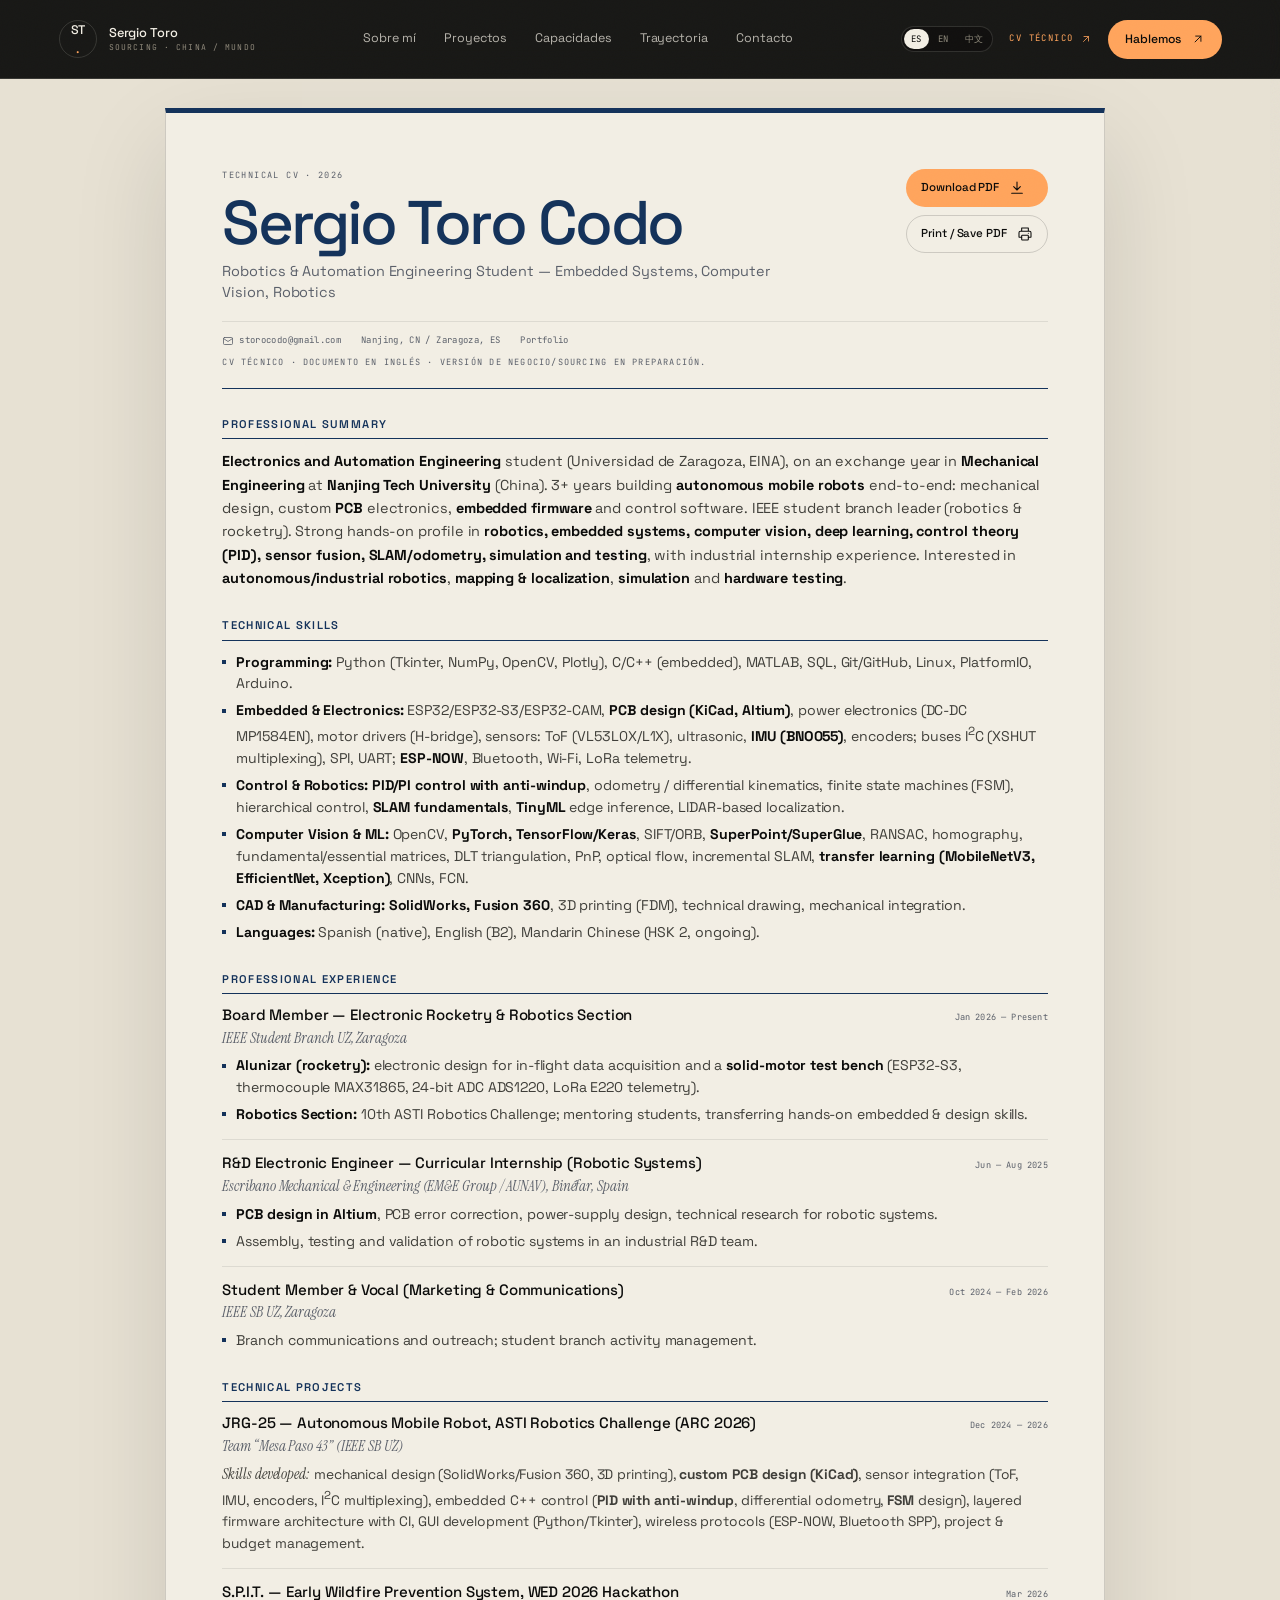
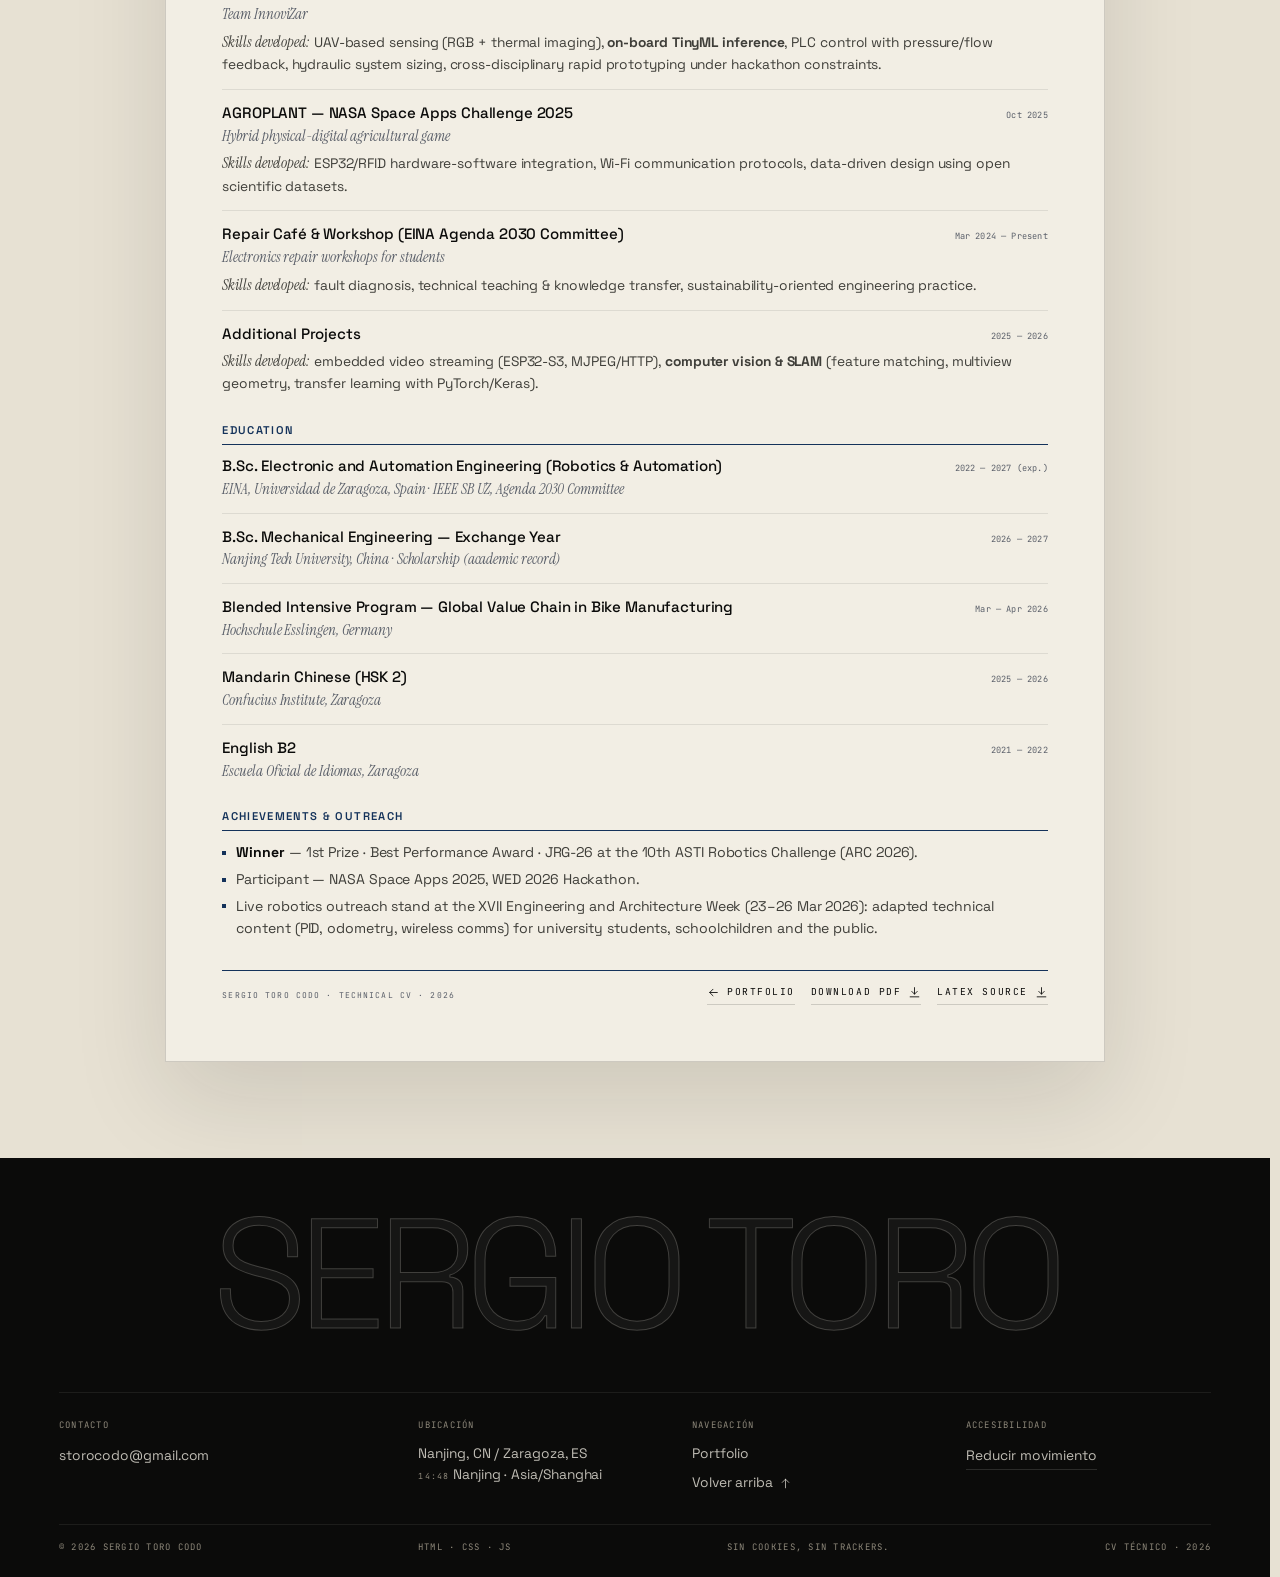
==== cv.html @ ed0d15b6 "Portfolio personal de Sergio Toro Codo" ====
<!doctype html>
<html lang="es" class="no-js">
<head>
  <meta charset="utf-8">
  <meta name="viewport" content="width=device-width, initial-scale=1">
  <title>Technical CV — Sergio Toro Codo</title>
  <meta name="description" content="Technical CV of Sergio Toro Codo: Robotics & Automation Engineering student at Universidad de Zaragoza, exchange year at Nanjing Tech University. Embedded systems, computer vision, robotics.">
  <meta name="author" content="Sergio Toro Codo">
  <meta name="theme-color" content="#0B0B0A">
  <meta name="color-scheme" content="dark light">
  <meta property="og:type" content="profile">
  <meta property="og:locale" content="en_GB">
  <meta property="og:title" content="Technical CV — Sergio Toro Codo">
  <meta property="og:description" content="Robotics & Automation Engineering student. Embedded systems, computer vision, robotics. Nanjing / Zaragoza.">
  <link rel="icon" href="./assets/img/favicon.svg" type="image/svg+xml">
  <link rel="preload" href="./assets/fonts/space-grotesk-var.woff2" as="font" type="font/woff2" crossorigin>
  <link rel="preload" href="./assets/fonts/instrument-serif-normal-400.woff2" as="font" type="font/woff2" crossorigin>
  <link rel="stylesheet" href="./assets/css/styles.css">
  <link rel="stylesheet" href="./assets/css/cv.css">
  <script>
    document.documentElement.classList.remove('no-js');
    window.addEventListener('error', function () {
      document.documentElement.classList.add('js-error');
    }, true);
  </script>
</head>
<body class="cv-page">
  <a class="skip-link" href="#main">Saltar al contenido</a>

  <svg class="sprite" aria-hidden="true" focusable="false" xmlns="http://www.w3.org/2000/svg">
    <symbol id="i-arrow-up-right" viewBox="0 0 24 24"><path d="M7 17 17 7M8 7h9v9"/></symbol>
    <symbol id="i-arrow-up" viewBox="0 0 24 24"><path d="M12 20V4M6 10l6-6 6 6"/></symbol>
    <symbol id="i-arrow-left" viewBox="0 0 24 24"><path d="M19 12H5M11 6l-6 6 6 6"/></symbol>
    <symbol id="i-download" viewBox="0 0 24 24"><path d="M12 3v12M7 10l5 5 5-5M4 20h16"/></symbol>
    <symbol id="i-print" viewBox="0 0 24 24"><path d="M7 8V3h10v5M7 17H4a1 1 0 0 1-1-1v-6a2 2 0 0 1 2-2h14a2 2 0 0 1 2 2v6a1 1 0 0 1-1 1h-3"/><rect x="7" y="14" width="10" height="7" rx="1"/><path d="M17 11h.01"/></symbol>
    <symbol id="i-mail" viewBox="0 0 24 24"><rect x="3" y="5" width="18" height="14" rx="2"/><path d="m3 7 9 6 9-6"/></symbol>
    <symbol id="i-close" viewBox="0 0 24 24"><path d="M6 6l12 12M18 6 6 18"/></symbol>
  </svg>

  <div class="grain" aria-hidden="true"></div>

  <header class="nav" id="nav">
    <div class="nav__inner">
      <a class="brand" href="./index.html" aria-label="Sergio Toro — portfolio">
        <span class="brand__mark" aria-hidden="true">ST<span class="brand__dot">.</span></span>
        <span class="brand__name">Sergio Toro<small>Sourcing · China / Mundo</small></span>
      </a>
      <nav class="nav__links" aria-label="Navegación principal">
        <a href="./index.html#sobre-mi">Sobre mí</a>
        <a href="./index.html#actuales">Proyectos</a>
        <a href="./index.html#capacidades">Capacidades</a>
        <a href="./index.html#trayectoria">Trayectoria</a>
        <a href="./index.html#contacto">Contacto</a>
      </nav>
      <div class="nav__actions">
        <div class="lang" role="group" aria-label="Idioma" data-i18n-aria-label="ui.language">
          <button class="lang__btn" type="button" data-lang="es" aria-pressed="true" lang="es">ES</button>
          <button class="lang__btn" type="button" data-lang="en" aria-pressed="false" lang="en">EN</button>
          <button class="lang__btn" type="button" data-lang="zh" aria-pressed="false" lang="zh-CN">中文</button>
        </div>
        <a class="nav__cv" href="./cv.html" aria-current="page">CV técnico <svg class="icon" aria-hidden="true"><use href="#i-arrow-up-right"/></svg></a>
        <a class="btn btn--pill btn--accent nav__cta" href="./index.html#contacto">Hablemos <svg class="icon" aria-hidden="true"><use href="#i-arrow-up-right"/></svg></a>
        <button class="nav__toggle" id="menu-toggle" type="button" aria-expanded="false" aria-controls="menu" aria-label="Abrir menú">
          <span></span><span></span>
        </button>
      </div>
    </div>
    <div class="nav__progress" aria-hidden="true"><span id="scroll-progress"></span></div>
  </header>

  <div class="menu" id="menu" inert>
    <div class="menu__head">
      <span class="mono">Menú / ST</span>
      <button class="menu__close" id="menu-close" type="button" aria-label="Cerrar menú">
        <svg class="icon" aria-hidden="true"><use href="#i-close"/></svg>
      </button>
    </div>
    <nav class="menu__nav" aria-label="Menú móvil">
      <a href="./index.html#sobre-mi"><span>01</span> Sobre mí</a>
      <a href="./index.html#actuales"><span>02</span> Proyectos actuales</a>
      <a href="./index.html#trabajo"><span>03</span> Proyectos anteriores</a>
      <a href="./index.html#capacidades"><span>04</span> Capacidades</a>
      <a href="./index.html#trayectoria"><span>05</span> Trayectoria</a>
      <a href="./index.html#contacto"><span>06</span> Contacto</a>
      <a href="./cv.html" aria-current="page"><span>07</span> CV técnico</a>
    </nav>
    <div class="menu__foot">
      <a id="menu-back" href="./index.html">Volver al portfolio</a>
      <a id="menu-download-cv" href="./assets/cv/Sergio_Toro_CV.pdf" download>Descargar CV técnico <svg class="icon" aria-hidden="true"><use href="#i-download"/></svg></a>
      <p class="mono">Nanjing, CN — <span data-clock>--:--</span></p>
      <div class="menu__lang">
        <span class="mono">Idioma</span>
        <div class="lang lang--menu" role="group" aria-label="Idioma" data-i18n-aria-label="ui.language">
          <button class="lang__btn" type="button" data-lang="es" aria-pressed="true" lang="es">ES</button>
          <button class="lang__btn" type="button" data-lang="en" aria-pressed="false" lang="en">EN</button>
          <button class="lang__btn" type="button" data-lang="zh" aria-pressed="false" lang="zh-CN">中文</button>
        </div>
      </div>
    </div>
  </div>

  <main id="main" class="cv-main">
    <div class="wrap">
      <article class="cv-sheet" lang="en">
        <header class="cv-head">
          <div class="cv-head__top">
            <div>
              <p class="cv-eyebrow mono">Technical CV · 2026</p>
              <h1>Sergio Toro Codo</h1>
              <p class="cv-subtitle">Robotics &amp; Automation Engineering Student — Embedded Systems, Computer Vision, Robotics</p>
            </div>
            <div class="cv-toolbar">
              <a class="btn btn--accent" href="./assets/cv/Sergio_Toro_CV.pdf" download>Download PDF <svg class="icon" aria-hidden="true"><use href="#i-download"/></svg></a>
              <button class="btn btn--ghost" id="print-cv" type="button">Print / Save PDF <svg class="icon" aria-hidden="true"><use href="#i-print"/></svg></button>
            </div>
          </div>
          <p class="cv-contact-line">
            <a href="mailto:storocodo@gmail.com"><svg class="icon" aria-hidden="true"><use href="#i-mail"/></svg> storocodo@gmail.com</a>
            <span>Nanjing, CN / Zaragoza, ES</span>
            <a href="./index.html">Portfolio</a>
          </p>
          <p class="cv-lang-note mono">CV técnico · documento en inglés · versión de negocio/sourcing en preparación.</p>
        </header>

        <section class="cv-section">
          <h2>Professional Summary</h2>
          <p><strong>Electronics and Automation Engineering</strong> student (Universidad de Zaragoza, EINA), on an exchange year in <strong>Mechanical Engineering</strong> at <strong>Nanjing Tech University</strong> (China). 3+ years building <strong>autonomous mobile robots</strong> end-to-end: mechanical design, custom <strong>PCB</strong> electronics, <strong>embedded firmware</strong> and control software. IEEE student branch leader (robotics &amp; rocketry). Strong hands-on profile in <strong>robotics, embedded systems, computer vision, deep learning, control theory (PID), sensor fusion, SLAM/odometry, simulation and testing</strong>, with industrial internship experience. Interested in <strong>autonomous/industrial robotics</strong>, <strong>mapping &amp; localization</strong>, <strong>simulation</strong> and <strong>hardware testing</strong>.</p>
        </section>

        <section class="cv-section">
          <h2>Technical Skills</h2>
          <ul class="cv-bullets">
            <li><strong>Programming:</strong> Python (Tkinter, NumPy, OpenCV, Plotly), C/C++ (embedded), MATLAB, SQL, Git/GitHub, Linux, PlatformIO, Arduino.</li>
            <li><strong>Embedded &amp; Electronics:</strong> ESP32/ESP32-S3/ESP32-CAM, <strong>PCB design (KiCad, Altium)</strong>, power electronics (DC-DC MP1584EN), motor drivers (H-bridge), sensors: ToF (VL53L0X/L1X), ultrasonic, <strong>IMU (BNO055)</strong>, encoders; buses I<sup>2</sup>C (XSHUT multiplexing), SPI, UART; <strong>ESP-NOW</strong>, Bluetooth, Wi-Fi, LoRa telemetry.</li>
            <li><strong>Control &amp; Robotics:</strong> <strong>PID/PI control with anti-windup</strong>, odometry / differential kinematics, finite state machines (FSM), hierarchical control, <strong>SLAM fundamentals</strong>, <strong>TinyML</strong> edge inference, LIDAR-based localization.</li>
            <li><strong>Computer Vision &amp; ML:</strong> OpenCV, <strong>PyTorch, TensorFlow/Keras</strong>, SIFT/ORB, <strong>SuperPoint/SuperGlue</strong>, RANSAC, homography, fundamental/essential matrices, DLT triangulation, PnP, optical flow, incremental SLAM, <strong>transfer learning (MobileNetV3, EfficientNet, Xception)</strong>, CNNs, FCN.</li>
            <li><strong>CAD &amp; Manufacturing:</strong> <strong>SolidWorks, Fusion 360</strong>, 3D printing (FDM), technical drawing, mechanical integration.</li>
            <li><strong>Languages:</strong> Spanish (native), English (B2), Mandarin Chinese (HSK 2, ongoing).</li>
          </ul>
        </section>

        <section class="cv-section">
          <h2>Professional Experience</h2>

          <article class="cv-entry">
            <div class="cv-entry__head">
              <h3>Board Member — Electronic Rocketry &amp; Robotics Section</h3>
              <span class="cv-date">Jan 2026 — Present</span>
            </div>
            <p class="cv-entry__org">IEEE Student Branch UZ, Zaragoza</p>
            <ul class="cv-bullets">
              <li><strong>Alunizar (rocketry):</strong> electronic design for in-flight data acquisition and a <strong>solid-motor test bench</strong> (ESP32-S3, thermocouple MAX31865, 24-bit ADC ADS1220, LoRa E220 telemetry).</li>
              <li><strong>Robotics Section:</strong> 10th ASTI Robotics Challenge; mentoring students, transferring hands-on embedded &amp; design skills.</li>
            </ul>
          </article>

          <article class="cv-entry">
            <div class="cv-entry__head">
              <h3>R&amp;D Electronic Engineer — Curricular Internship (Robotic Systems)</h3>
              <span class="cv-date">Jun — Aug 2025</span>
            </div>
            <p class="cv-entry__org">Escribano Mechanical &amp; Engineering (EM&amp;E Group / AUNAV), Binéfar, Spain</p>
            <ul class="cv-bullets">
              <li><strong>PCB design in Altium</strong>, PCB error correction, power-supply design, technical research for robotic systems.</li>
              <li>Assembly, testing and validation of robotic systems in an industrial R&amp;D team.</li>
            </ul>
          </article>

          <article class="cv-entry">
            <div class="cv-entry__head">
              <h3>Student Member &amp; Vocal (Marketing &amp; Communications)</h3>
              <span class="cv-date">Oct 2024 — Feb 2026</span>
            </div>
            <p class="cv-entry__org">IEEE SB UZ, Zaragoza</p>
            <ul class="cv-bullets">
              <li>Branch communications and outreach; student branch activity management.</li>
            </ul>
          </article>
        </section>

        <section class="cv-section">
          <h2>Technical Projects</h2>

          <article class="cv-entry">
            <div class="cv-entry__head">
              <h3>JRG-25 — Autonomous Mobile Robot, ASTI Robotics Challenge (ARC 2026)</h3>
              <span class="cv-date">Dec 2024 — 2026</span>
            </div>
            <p class="cv-entry__org">Team “Mesa Paso 43” (IEEE SB UZ)</p>
            <p class="cv-entry__desc"><em>Skills developed:</em> mechanical design (SolidWorks/Fusion 360, 3D printing), <strong>custom PCB design (KiCad)</strong>, sensor integration (ToF, IMU, encoders, I<sup>2</sup>C multiplexing), embedded C++ control (<strong>PID with anti-windup</strong>, differential odometry, <strong>FSM</strong> design), layered firmware architecture with CI, GUI development (Python/Tkinter), wireless protocols (ESP-NOW, Bluetooth SPP), project &amp; budget management.</p>
          </article>

          <article class="cv-entry">
            <div class="cv-entry__head">
              <h3>S.P.I.T. — Early Wildfire Prevention System, WED 2026 Hackathon</h3>
              <span class="cv-date">Mar 2026</span>
            </div>
            <p class="cv-entry__org">Team InnoviZar</p>
            <p class="cv-entry__desc"><em>Skills developed:</em> UAV-based sensing (RGB + thermal imaging), <strong>on-board TinyML inference</strong>, PLC control with pressure/flow feedback, hydraulic system sizing, cross-disciplinary rapid prototyping under hackathon constraints.</p>
          </article>

          <article class="cv-entry">
            <div class="cv-entry__head">
              <h3>AGROPLANT — NASA Space Apps Challenge 2025</h3>
              <span class="cv-date">Oct 2025</span>
            </div>
            <p class="cv-entry__org">Hybrid physical-digital agricultural game</p>
            <p class="cv-entry__desc"><em>Skills developed:</em> ESP32/RFID hardware-software integration, Wi-Fi communication protocols, data-driven design using open scientific datasets.</p>
          </article>

          <article class="cv-entry">
            <div class="cv-entry__head">
              <h3>Repair Café &amp; Workshop (EINA Agenda 2030 Committee)</h3>
              <span class="cv-date">Mar 2024 — Present</span>
            </div>
            <p class="cv-entry__org">Electronics repair workshops for students</p>
            <p class="cv-entry__desc"><em>Skills developed:</em> fault diagnosis, technical teaching &amp; knowledge transfer, sustainability-oriented engineering practice.</p>
          </article>

          <article class="cv-entry">
            <div class="cv-entry__head">
              <h3>Additional Projects</h3>
              <span class="cv-date">2025 — 2026</span>
            </div>
            <p class="cv-entry__desc"><em>Skills developed:</em> embedded video streaming (ESP32-S3, MJPEG/HTTP), <strong>computer vision &amp; SLAM</strong> (feature matching, multiview geometry, transfer learning with PyTorch/Keras).</p>
          </article>
        </section>

        <section class="cv-section">
          <h2>Education</h2>

          <article class="cv-entry">
            <div class="cv-entry__head">
              <h3>B.Sc. Electronic and Automation Engineering (Robotics &amp; Automation)</h3>
              <span class="cv-date">2022 — 2027 (exp.)</span>
            </div>
            <p class="cv-entry__org">EINA, Universidad de Zaragoza, Spain · IEEE SB UZ, Agenda 2030 Committee</p>
          </article>

          <article class="cv-entry">
            <div class="cv-entry__head">
              <h3>B.Sc. Mechanical Engineering — Exchange Year</h3>
              <span class="cv-date">2026 — 2027</span>
            </div>
            <p class="cv-entry__org">Nanjing Tech University, China · Scholarship (academic record)</p>
          </article>

          <article class="cv-entry">
            <div class="cv-entry__head">
              <h3>Blended Intensive Program — Global Value Chain in Bike Manufacturing</h3>
              <span class="cv-date">Mar — Apr 2026</span>
            </div>
            <p class="cv-entry__org">Hochschule Esslingen, Germany</p>
          </article>

          <article class="cv-entry">
            <div class="cv-entry__head">
              <h3>Mandarin Chinese (HSK 2)</h3>
              <span class="cv-date">2025 — 2026</span>
            </div>
            <p class="cv-entry__org">Confucius Institute, Zaragoza</p>
          </article>

          <article class="cv-entry">
            <div class="cv-entry__head">
              <h3>English B2</h3>
              <span class="cv-date">2021 — 2022</span>
            </div>
            <p class="cv-entry__org">Escuela Oficial de Idiomas, Zaragoza</p>
          </article>
        </section>

        <section class="cv-section">
          <h2>Achievements &amp; Outreach</h2>
          <ul class="cv-bullets">
            <li><strong>Winner</strong> — 1st Prize · Best Performance Award · JRG-26 at the 10th ASTI Robotics Challenge (ARC 2026).</li>
            <li>Participant — NASA Space Apps 2025, WED 2026 Hackathon.</li>
            <li>Live robotics outreach stand at the XVII Engineering and Architecture Week (23–26 Mar 2026): adapted technical content (PID, odometry, wireless comms) for university students, schoolchildren and the public.</li>
          </ul>
        </section>

        <footer class="cv-end">
          <span class="mono">Sergio Toro Codo · Technical CV · 2026</span>
          <div class="cv-end__links">
            <a class="link-arrow" href="./index.html"><svg class="icon" aria-hidden="true"><use href="#i-arrow-left"/></svg> Portfolio</a>
            <a class="link-arrow" href="./assets/cv/Sergio_Toro_CV.pdf" download>Download PDF <svg class="icon" aria-hidden="true"><use href="#i-download"/></svg></a>
            <a class="link-arrow" href="./assets/cv/Sergio_Toro_Codo_CV.tex" download>LaTeX source <svg class="icon" aria-hidden="true"><use href="#i-download"/></svg></a>
          </div>
        </footer>
      </article>
    </div>
  </main>

  <footer class="footer">
    <div class="wrap">
      <div class="footer__top">
        <p class="footer__word" aria-hidden="true">SERGIO TORO</p>
      </div>
      <div class="footer__grid">
        <div>
          <p class="mono footer__label">Contacto</p>
          <a class="footer__link" href="mailto:storocodo@gmail.com">storocodo@gmail.com</a>
        </div>
        <div>
          <p class="mono footer__label">Ubicación</p>
          <p class="footer__text">Nanjing, CN / Zaragoza, ES<br><span class="mono" data-clock>--:--</span> Nanjing · Asia/Shanghai</p>
        </div>
        <div>
          <p class="mono footer__label">Navegación</p>
          <div class="footer__links">
            <a class="footer__link" id="footer-portfolio" href="./index.html">Portfolio</a>
            <a class="footer__link" id="footer-top" href="#main">Volver arriba <svg class="icon" aria-hidden="true"><use href="#i-arrow-up"/></svg></a>
          </div>
        </div>
        <div>
          <p class="mono footer__label">Accesibilidad</p>
          <button class="footer__toggle" id="motion-toggle" type="button" aria-pressed="false">Reducir movimiento</button>
        </div>
      </div>
      <div class="footer__bottom mono">
        <span>© 2026 Sergio Toro Codo</span>
        <span>HTML · CSS · JS</span>
        <span>Sin cookies, sin trackers.</span>
        <span>CV técnico · 2026</span>
      </div>
    </div>
  </footer>

  <script type="module" src="./assets/js/main.js"></script>
</body>
</html>
---- assets/css/styles.css ----
/* =========================================================
   SERGIO TORO — PORTFOLIO
   Handwritten CSS. No frameworks, no templates.
   ========================================================= */

@font-face {
  font-family: 'Space Grotesk';
  src: url('../fonts/space-grotesk-var.woff2') format('woff2');
  font-weight: 300 700;
  font-style: normal;
  font-display: swap;
  unicode-range: U+0000-00FF, U+0131, U+0152-0153, U+02BB-02BC, U+02C6, U+02DA, U+02DC, U+0304, U+0308, U+0329, U+2000-206F, U+20AC, U+2122, U+2191, U+2193, U+2212, U+2215, U+FEFF, U+FFFD;
}
@font-face {
  font-family: 'Instrument Serif';
  src: url('../fonts/instrument-serif-normal-400.woff2') format('woff2');
  font-weight: 400;
  font-style: normal;
  font-display: swap;
  unicode-range: U+0000-00FF, U+0131, U+0152-0153, U+02BB-02BC, U+02C6, U+02DA, U+02DC, U+0304, U+0308, U+0329, U+2000-206F, U+20AC, U+2122, U+2191, U+2193, U+2212, U+2215, U+FEFF, U+FFFD;
}
@font-face {
  font-family: 'Instrument Serif';
  src: url('../fonts/instrument-serif-italic-400.woff2') format('woff2');
  font-weight: 400;
  font-style: italic;
  font-display: swap;
  unicode-range: U+0000-00FF, U+0131, U+0152-0153, U+02BB-02BC, U+02C6, U+02DA, U+02DC, U+0304, U+0308, U+0329, U+2000-206F, U+20AC, U+2122, U+2191, U+2193, U+2212, U+2215, U+FEFF, U+FFFD;
}
@font-face {
  font-family: 'JetBrains Mono';
  src: url('../fonts/jetbrains-mono-normal-400.woff2') format('woff2');
  font-weight: 400;
  font-style: normal;
  font-display: swap;
}
@font-face {
  font-family: 'JetBrains Mono';
  src: url('../fonts/jetbrains-mono-normal-500.woff2') format('woff2');
  font-weight: 500;
  font-style: normal;
  font-display: swap;
}

:root {
  --ink: #0B0B0A;
  --ink-2: #121210;
  --ink-3: #191916;
  --bone: #F2EEE4;
  --bone-2: #E7E1D3;
  --bone-3: #D8D0BE;
  --muted: #8E887A;
  --muted-dark: #6B6558;
  --accent: #FFA45C;
  --accent-deep: #9B4214;
  --clay: #D9815F;
  --line: rgba(242, 238, 228, .14);
  --line-soft: rgba(242, 238, 228, .08);
  --line-dark: rgba(18, 17, 14, .16);
  --line-dark-soft: rgba(18, 17, 14, .09);
  --font-sans: 'Space Grotesk', ui-sans-serif, system-ui, -apple-system, 'Segoe UI', sans-serif;
  --font-serif: 'Instrument Serif', 'Iowan Old Style', Georgia, serif;
  --font-mono: 'JetBrains Mono', ui-monospace, 'SFMono-Regular', Consolas, monospace;
  --gutter: clamp(20px, 4.6vw, 72px);
  --max: 1480px;
  --radius: 6px;
  --ease: cubic-bezier(.22, 1, .36, 1);
  --ease-soft: cubic-bezier(.4, 0, .2, 1);
  color-scheme: dark;
}

*,
*::before,
*::after { box-sizing: border-box; }

* { margin: 0; }

html {
  scroll-behavior: smooth;
  scrollbar-gutter: stable;
  -webkit-text-size-adjust: 100%;
}

body {
  background: var(--ink);
  color: var(--bone);
  font-family: var(--font-sans);
  font-size: 16px;
  font-weight: 400;
  line-height: 1.55;
  letter-spacing: -.005em;
  overflow-x: hidden;
  overflow-x: clip;
  -webkit-font-smoothing: antialiased;
  -moz-osx-font-smoothing: grayscale;
  text-rendering: optimizeLegibility;
}

img, svg, canvas { display: block; max-width: 100%; }
button, input, textarea, select { font: inherit; color: inherit; }
button { background: none; border: 0; padding: 0; cursor: pointer; }
a { color: inherit; text-decoration: none; }
ul, ol { list-style: none; padding: 0; }
::selection { background: var(--accent); color: var(--ink); }
:focus-visible { outline: 2px solid var(--accent); outline-offset: 3px; }
.section--bone :focus-visible,
.contact__intro :focus-visible,
.contact__links :focus-visible,
.contact .icon-btn:focus-visible { outline-color: var(--ink); }
.skip-link:focus-visible { outline-color: var(--ink); }
.no-js .nav__links { display: flex; }

html { scrollbar-color: #35352E var(--ink); scrollbar-width: thin; }
::-webkit-scrollbar { width: 10px; height: 10px; }
::-webkit-scrollbar-track { background: var(--ink); }
::-webkit-scrollbar-thumb { background: #35352E; border: 3px solid var(--ink); border-radius: 999px; }

.icon {
  width: 1.05em;
  height: 1.05em;
  flex: none;
  fill: none;
  stroke: currentColor;
  stroke-width: 1.6;
  stroke-linecap: round;
  stroke-linejoin: round;
  overflow: visible;
}

.sprite { position: absolute; width: 0; height: 0; overflow: hidden; }

.mono {
  font-family: var(--font-mono);
  font-size: .66rem;
  font-weight: 400;
  letter-spacing: .14em;
  text-transform: uppercase;
}

.wrap {
  width: 100%;
  max-width: var(--max);
  margin-inline: auto;
  padding-inline: var(--gutter);
}

.skip-link {
  position: fixed;
  top: 10px;
  left: 10px;
  z-index: 100;
  padding: 10px 16px;
  background: var(--accent);
  color: var(--ink);
  font-family: var(--font-mono);
  font-size: 10px;
  letter-spacing: .12em;
  text-transform: uppercase;
  transform: translateY(-160%);
  transition: transform .25s var(--ease);
}
.skip-link:focus { transform: none; }

/* film grain */
.grain {
  position: fixed;
  inset: 0;
  z-index: 60;
  pointer-events: none;
  opacity: .055;
  mix-blend-mode: soft-light;
  background-image: url("data:image/svg+xml,%3Csvg xmlns='http://www.w3.org/2000/svg' width='180' height='180'%3E%3Cfilter id='n'%3E%3CfeTurbulence type='fractalNoise' baseFrequency='.82' numOctaves='3' stitchTiles='stitch'/%3E%3C/filter%3E%3Crect width='100%25' height='100%25' filter='url(%23n)'/%3E%3C/svg%3E");
}

/* =========================================================
   BUTTONS / LINKS
   ========================================================= */
.btn {
  position: relative;
  display: inline-flex;
  align-items: center;
  justify-content: center;
  gap: 10px;
  padding: 14px 22px;
  border: 1px solid transparent;
  border-radius: 999px;
  font-size: .84rem;
  font-weight: 500;
  letter-spacing: -.005em;
  text-decoration: none;
  white-space: nowrap;
  transition: background .35s var(--ease), color .35s var(--ease), border-color .35s var(--ease), transform .35s var(--ease);
  will-change: transform;
}
.btn .icon { width: 16px; height: 16px; transition: transform .4s var(--ease); }
.btn:hover .icon { transform: translate(2px, -2px); }
.btn--accent { background: var(--accent); color: var(--ink); }
.btn--accent:hover { background: var(--bone); }
.btn--ghost { border-color: var(--line); color: var(--bone); }
.btn--ghost:hover { border-color: rgba(242, 238, 228, .45); background: rgba(242, 238, 228, .05); }
.btn--ink { background: var(--ink); color: var(--bone); }
.btn--ink:hover { background: #26261F; }
.btn--pill { padding: 9px 16px; font-size: .76rem; }
.btn--pill .icon { width: 14px; height: 14px; }

.link-arrow {
  display: inline-flex;
  align-items: center;
  gap: 7px;
  font-family: var(--font-mono);
  font-size: .6rem;
  letter-spacing: .16em;
  text-transform: uppercase;
  border-bottom: 1px solid var(--line);
  padding-bottom: 4px;
  transition: border-color .3s, color .3s;
}
.link-arrow .icon { width: 13px; height: 13px; transition: transform .35s var(--ease); }
.link-arrow:hover { border-color: currentColor; }
.link-arrow:hover .icon { transform: translate(2px, -2px); }

.icon-btn {
  display: grid;
  place-items: center;
  width: 38px;
  height: 38px;
  border: 1px solid rgba(18, 17, 14, .35);
  border-radius: 50%;
  transition: background .3s, color .3s, border-color .3s;
}
.icon-btn .icon { width: 15px; height: 15px; }
.icon-btn:hover { background: var(--ink); color: var(--accent); border-color: var(--ink); }

/* =========================================================
   NAV
   ========================================================= */
.nav {
  position: fixed;
  inset: 0 0 auto;
  z-index: 50;
  border-bottom: 1px solid transparent;
  transition: background .45s var(--ease), border-color .45s var(--ease), backdrop-filter .45s var(--ease);
}
.nav.is-scrolled {
  background: rgba(11, 11, 10, .82);
  border-bottom-color: var(--line-soft);
  backdrop-filter: blur(14px) saturate(120%);
  -webkit-backdrop-filter: blur(14px) saturate(120%);
}
.nav__inner {
  display: flex;
  align-items: center;
  justify-content: space-between;
  gap: 24px;
  height: 78px;
  max-width: var(--max);
  margin-inline: auto;
  padding-inline: var(--gutter);
}
.brand { display: flex; align-items: center; gap: 12px; }
.brand__mark {
  display: grid;
  place-items: center;
  width: 38px;
  height: 38px;
  border: 1px solid var(--line);
  border-radius: 50%;
  font-size: .78rem;
  font-weight: 500;
  letter-spacing: -.02em;
  transition: background .35s, color .35s;
}
.brand__dot { color: var(--accent); }
.brand:hover .brand__mark { background: var(--bone); color: var(--ink); border-color: var(--bone); }
.brand:hover .brand__dot { color: var(--ink); }
.brand__name {
  display: flex;
  flex-direction: column;
  font-size: .8rem;
  font-weight: 500;
  line-height: 1.15;
  letter-spacing: -.01em;
}
.brand__name small {
  font-family: var(--font-mono);
  font-size: .5rem;
  font-weight: 400;
  letter-spacing: .14em;
  text-transform: uppercase;
  color: var(--muted);
  margin-top: 3px;
}
.nav__links { display: flex; align-items: center; gap: clamp(16px, 2.2vw, 32px); }
.nav__links a {
  position: relative;
  font-size: .78rem;
  color: rgba(242, 238, 228, .72);
  padding: 6px 0;
  transition: color .3s;
}
.nav__links a::after {
  content: "";
  position: absolute;
  left: 0;
  bottom: 0;
  width: 100%;
  height: 1px;
  background: var(--accent);
  transform: scaleX(0);
  transform-origin: right;
  transition: transform .4s var(--ease);
}
.nav__links a:hover { color: var(--bone); }
.nav__links a:hover::after { transform: scaleX(1); transform-origin: left; }
.nav__actions { display: flex; align-items: center; gap: 16px; }
.nav__cv {
  display: inline-flex;
  align-items: center;
  gap: 6px;
  font-family: var(--font-mono);
  font-size: .56rem;
  letter-spacing: .16em;
  text-transform: uppercase;
  color: var(--muted);
  transition: color .3s;
}
.nav__cv .icon { width: 12px; height: 12px; }
.nav__cv:hover { color: var(--accent); }
.nav__toggle {
  display: none;
  width: 42px;
  height: 42px;
  border: 1px solid var(--line);
  border-radius: 50%;
  place-items: center;
  gap: 5px;
  align-content: center;
  transition: border-color .3s, background .3s;
}
.nav__toggle span {
  display: block;
  width: 16px;
  height: 1.5px;
  background: var(--bone);
  transition: transform .3s var(--ease), background .3s;
}
.nav__toggle:hover { border-color: var(--accent); }
.nav__toggle:hover span { background: var(--accent); }
.nav__progress {
  position: absolute;
  left: 0;
  right: 0;
  bottom: -1px;
  height: 1px;
  overflow: hidden;
}
.nav__progress span {
  display: block;
  height: 100%;
  background: var(--accent);
  transform: scaleX(0);
  transform-origin: left;
  opacity: .7;
}

/* mobile menu */
.menu {
  position: fixed;
  inset: 0;
  z-index: 70;
  display: flex;
  flex-direction: column;
  padding: 22px var(--gutter) 30px;
  background: var(--ink);
  color: var(--bone);
  opacity: 0;
  visibility: hidden;
  pointer-events: none;
  overflow-y: auto;
  overscroll-behavior: contain;
  transition: opacity .35s var(--ease), visibility .35s;
}
.menu.is-open { opacity: 1; visibility: visible; pointer-events: auto; }
.menu__head {
  display: flex;
  align-items: center;
  justify-content: space-between;
  padding-bottom: 16px;
  border-bottom: 1px solid var(--line);
}
.menu__head .mono { color: var(--muted); }
.menu__close {
  display: grid;
  place-items: center;
  width: 42px;
  height: 42px;
  border: 1px solid var(--line);
  border-radius: 50%;
  transition: border-color .3s, color .3s;
}
.menu__close .icon { width: 18px; height: 18px; }
.menu__close:hover { border-color: var(--accent); color: var(--accent); }
.menu__nav { display: flex; flex-direction: column; margin-top: 5vh; }
.menu__nav a {
  display: flex;
  align-items: baseline;
  gap: 16px;
  padding: 12px 0;
  border-bottom: 1px solid var(--line);
  font-family: var(--font-serif);
  font-size: clamp(2.3rem, 9vw, 3.6rem);
  line-height: 1.05;
  letter-spacing: -.02em;
  transition: color .3s, padding-left .3s var(--ease);
}
.menu__nav a span {
  font-family: var(--font-mono);
  font-size: .55rem;
  letter-spacing: .14em;
  color: var(--accent);
}
.menu__nav a:hover { color: var(--accent); padding-left: 8px; }
.menu__foot {
  margin-top: auto;
  display: flex;
  flex-direction: column;
  gap: 10px;
  padding-top: 26px;
  font-size: .86rem;
  color: rgba(242, 238, 228, .75);
}
.menu__foot .mono { color: var(--muted); margin-top: 8px; }
.menu__foot a { display: inline-flex; align-items: center; gap: 8px; }
.menu__foot a:hover { color: var(--accent); }

/* =========================================================
   HERO
   ========================================================= */
.hero {
  position: relative;
  min-height: 100vh;
  min-height: 100svh;
  display: grid;
  align-items: center;
  padding: calc(78px + 4vh) 0 76px;
  overflow: hidden;
}
.hero__bg { position: absolute; inset: 0; pointer-events: none; }
.hero__grid {
  position: absolute;
  inset: 0;
  background-image:
    linear-gradient(to right, rgba(242, 238, 228, .055) 1px, transparent 1px),
    linear-gradient(to bottom, rgba(242, 238, 228, .055) 1px, transparent 1px);
  background-size: 92px 92px;
  mask-image: radial-gradient(ellipse 75% 65% at 50% 48%, #000 15%, transparent 78%);
  -webkit-mask-image: radial-gradient(ellipse 75% 65% at 50% 48%, #000 15%, transparent 78%);
  opacity: .8;
}
.hero__glow {
  position: absolute;
  top: 46%;
  left: 68%;
  width: min(46vw, 640px);
  aspect-ratio: 1;
  transform: translate(-50%, -50%);
  background: radial-gradient(circle, rgba(255, 164, 92, .15) 0%, rgba(255, 164, 92, .04) 38%, transparent 68%);
  filter: blur(26px);
}
.hero__ring {
  position: absolute;
  top: 50%;
  left: 69%;
  width: min(52vw, 750px);
  aspect-ratio: 1;
  transform: translate(-50%, -50%);
  border: 1px dashed rgba(242, 238, 228, .12);
  border-radius: 50%;
  animation: ring-spin 100s linear infinite;
}
.hero__ring::after {
  content: "";
  position: absolute;
  inset: 12%;
  border: 1px solid rgba(242, 238, 228, .06);
  border-radius: 50%;
}
.hero__inner {
  position: relative;
  z-index: 2;
  display: grid;
  grid-template-columns: minmax(0, 1.04fr) minmax(0, .96fr);
  grid-template-areas: "head stage" "body stage";
  grid-template-rows: auto auto;
  align-items: start;
  column-gap: clamp(12px, 2vw, 36px);
  row-gap: clamp(26px, 4vh, 46px);
}
.hero__head { grid-area: head; align-self: end; }
.hero__body { grid-area: body; max-width: 600px; align-self: start; }
.hero__stage {
  grid-area: stage;
  position: relative;
  align-self: stretch;
  min-height: clamp(500px, 64vh, 720px);
  margin-right: calc(var(--gutter) * -1);
}
.hero-kicker { color: var(--muted); }
.kicker {
  display: flex;
  align-items: center;
  gap: 10px;
  font-family: var(--font-mono);
  font-size: .58rem;
  font-weight: 400;
  letter-spacing: .16em;
  text-transform: uppercase;
}
.kicker__sep { opacity: .35; }
.dot {
  width: 6px;
  height: 6px;
  border-radius: 50%;
  background: var(--accent);
  box-shadow: 0 0 0 0 rgba(255, 164, 92, .5);
  animation: pulse 3.2s ease-out infinite;
  flex: none;
}
.hero__title {
  display: flex;
  flex-direction: column;
  margin-top: clamp(16px, 2.6vh, 30px);
  font-size: clamp(3.15rem, 7.15vw, 7.3rem);
  font-weight: 320;
  line-height: .865;
  letter-spacing: -.055em;
}
.hero__title .line {
  display: block;
  overflow: hidden;
  padding-block: .19em;
  margin-block: -.19em;
}
.hero__title .line > span {
  display: block;
  transform: translateY(115%);
  animation: line-up 1.05s var(--ease) forwards;
}
.hero__title .line:nth-child(1) > span { animation-delay: .18s; }
.hero__title .line:nth-child(2) > span { animation-delay: .27s; }
.hero__title .line:nth-child(3) > span { animation-delay: .36s; }
.hero__title em {
  font-family: var(--font-serif);
  font-style: italic;
  font-weight: 400;
  letter-spacing: -.015em;
  font-size: 1.06em;
  line-height: .8;
}
.hero__lede {
  max-width: 47ch;
  font-size: clamp(.98rem, 1.18vw, 1.12rem);
  line-height: 1.6;
  color: rgba(242, 238, 228, .72);
}
.hero__actions { display: flex; flex-wrap: wrap; gap: 10px; margin-top: 30px; }
.hero__meta {
  display: flex;
  flex-wrap: wrap;
  align-items: center;
  gap: 0;
  margin-top: 34px;
  color: var(--muted);
  font-size: .58rem;
}
.hero__meta > span { display: inline-flex; align-items: center; gap: 7px; }
.hero__meta > span + span::before {
  content: "";
  width: 3px;
  height: 3px;
  background: var(--muted);
  opacity: .6;
  margin: 0 14px;
}
.live-dot {
  width: 5px;
  height: 5px;
  border-radius: 50%;
  background: var(--accent);
  animation: blink 2.8s infinite;
}

/* stage */
.stage__halo {
  position: absolute;
  left: 50%;
  top: 50%;
  width: 74%;
  aspect-ratio: 1;
  transform: translate(-50%, -50%);
  border-radius: 50%;
  background: radial-gradient(circle, rgba(255, 164, 92, .12), transparent 65%);
  filter: blur(34px);
  pointer-events: none;
}
.stage__canvas {
  position: absolute;
  inset: 0;
  width: 100% !important;
  height: 100% !important;
  opacity: 0;
  transition: opacity 1.1s var(--ease);
  touch-action: pan-y;
}
.hero__stage.is-ready .stage__canvas { opacity: 1; }
.hero__stage.is-fallback .stage__canvas { display: none; }
.hero__stage.is-ready .stage__fallback { opacity: 0; visibility: hidden; transform: scale(.97); }
.stage__fallback {
  position: absolute;
  inset: 0;
  display: grid;
  place-items: center;
  transition: opacity .8s var(--ease), transform .8s var(--ease), visibility .8s;
  pointer-events: none;
}
.fallback-bot {
  width: min(82%, 470px);
  height: auto;
  filter: drop-shadow(0 28px 26px rgba(0, 0, 0, .45));
  animation: bob 5.5s ease-in-out infinite;
}
.stage__tag {
  position: absolute;
  right: calc(var(--gutter) + 6px);
  top: 16%;
  writing-mode: vertical-rl;
  font-size: .54rem;
  letter-spacing: .3em;
  color: rgba(242, 238, 228, .4);
  pointer-events: none;
}
.stage__hello {
  position: absolute;
  left: 2px;
  bottom: 54px;
  display: inline-flex;
  align-items: center;
  gap: 8px;
  padding: 8px 13px;
  border: 1px solid var(--line);
  border-radius: 999px;
  font-family: var(--font-mono);
  font-size: .52rem;
  letter-spacing: .14em;
  text-transform: uppercase;
  color: rgba(242, 238, 228, .66);
  background: rgba(11, 11, 10, .35);
  backdrop-filter: blur(6px);
  transition: color .3s, border-color .3s, background .3s;
}
.stage__hello .icon { width: 14px; height: 14px; color: var(--accent); }
.stage__hello:hover { color: var(--bone); border-color: rgba(255, 164, 92, .5); background: rgba(11, 11, 10, .65); }
.stage__hint {
  position: absolute;
  right: calc(var(--gutter) + 6px);
  bottom: 10px;
  display: flex;
  align-items: center;
  gap: 7px;
  font-family: var(--font-mono);
  font-size: .54rem;
  letter-spacing: .1em;
  color: var(--muted);
  text-transform: uppercase;
}
.stage__hint .icon { width: 13px; height: 13px; color: var(--accent); }
.hint--mobile { display: none; }
.scroll-cue {
  position: absolute;
  left: var(--gutter);
  bottom: 22px;
  display: flex;
  align-items: center;
  gap: 12px;
  font-size: .54rem;
  color: var(--muted);
  z-index: 3;
}
.scroll-cue .mono { font-size: .52rem; }
.scroll-cue__line {
  position: relative;
  display: block;
  width: 54px;
  height: 1px;
  background: var(--line);
  overflow: hidden;
}
.scroll-cue__line::after {
  content: "";
  position: absolute;
  inset: 0;
  background: var(--accent);
  transform: translateX(-100%);
  animation: cue 2.6s var(--ease) infinite;
}

/* =========================================================
   TICKER
   ========================================================= */
.ticker {
  border-block: 1px solid var(--line-soft);
  padding: 15px 0;
  overflow: hidden;
  background: var(--ink);
}
.ticker__track {
  display: flex;
  width: max-content;
  animation: ticker 46s linear infinite;
}
.ticker__track span {
  display: inline-block;
  padding-right: 1.4rem;
  font-family: var(--font-mono);
  font-size: .64rem;
  letter-spacing: .2em;
  text-transform: uppercase;
  color: rgba(242, 238, 228, .55);
  white-space: nowrap;
}
.ticker i { font-style: normal; color: var(--accent); margin: 0 .55rem; }

/* =========================================================
   SECTION SHELL
   ========================================================= */
.section { position: relative; padding-block: clamp(88px, 10.5vw, 150px); }
section[id] { scroll-margin-top: 92px; }
.section--bone { background: var(--bone); color: var(--ink); color-scheme: light; }
.section--bone .label { color: var(--muted-dark); }
.section--bone .section-title em { color: var(--ink); }
.section--bone .section-intro { color: var(--muted-dark); }
.section--bone .section-head { border-top-color: var(--line-dark); }

.section-head {
  display: grid;
  grid-template-columns: minmax(0, 1fr) minmax(240px, 370px);
  align-items: end;
  gap: 28px;
  padding-top: 20px;
  border-top: 1px solid var(--line);
  margin-bottom: clamp(44px, 5.5vw, 78px);
}
.label {
  display: flex;
  align-items: center;
  gap: 10px;
  font-family: var(--font-mono);
  font-size: .6rem;
  letter-spacing: .16em;
  text-transform: uppercase;
  color: var(--muted);
  margin-bottom: 20px;
}
.label__num {
  display: inline-grid;
  place-items: center;
  min-width: 24px;
  height: 19px;
  padding: 0 5px;
  background: var(--accent);
  color: var(--ink);
  font-size: .54rem;
  letter-spacing: .06em;
}
.section-title {
  font-size: clamp(2.5rem, 4.9vw, 4.7rem);
  font-weight: 320;
  line-height: .95;
  letter-spacing: -.045em;
}
.section-title em {
  font-family: var(--font-serif);
  font-style: italic;
  font-weight: 400;
  letter-spacing: -.01em;
  font-size: 1.06em;
}
.section-intro {
  font-size: .92rem;
  line-height: 1.65;
  color: rgba(242, 238, 228, .58);
  max-width: 40ch;
  justify-self: end;
}
.section-meta {
  text-align: right;
  color: var(--muted);
  font-size: .56rem;
  line-height: 1.9;
  justify-self: end;
}

/* =========================================================
   ABOUT
   ========================================================= */
.about__grid {
  display: grid;
  grid-template-columns: minmax(0, .82fr) minmax(0, 1.18fr);
  gap: clamp(42px, 7vw, 110px);
  align-items: start;
}
.portrait { position: relative; max-width: 430px; margin: 0; }
.portrait__frame {
  position: relative;
  aspect-ratio: 460 / 622;
  padding: 9px;
  background: var(--bone-2);
  border: 1px solid var(--line-dark);
  box-shadow: 16px 16px 0 0 var(--accent);
}
.portrait__frame img {
  width: 100%;
  height: 100%;
  object-fit: cover;
  object-position: 50% 28%;
  filter: contrast(1.03) saturate(.9);
}
.portrait__badge {
  position: absolute;
  right: -38px;
  bottom: 24px;
  width: 104px;
  height: 104px;
  filter: drop-shadow(0 10px 18px rgba(0, 0, 0, .25));
  animation: spin 26s linear infinite;
}
.portrait__badge svg { width: 100%; height: 100%; }
.badge-text {
  font-family: var(--font-mono);
  font-size: 9px;
  letter-spacing: 3px;
  fill: var(--accent);
}
.portrait figcaption {
  display: flex;
  justify-content: space-between;
  gap: 12px;
  margin-top: 22px;
  padding-top: 10px;
  border-top: 1px solid var(--line-dark);
  font-size: .78rem;
}
.portrait figcaption .mono { font-size: .54rem; color: var(--muted-dark); }
.about__text { max-width: 720px; padding-top: 6px; }
.about__text .lead {
  font-size: clamp(1.2rem, 1.75vw, 1.52rem);
  line-height: 1.42;
  letter-spacing: -.018em;
  margin-bottom: 26px;
}
.about__text p {
  font-size: .96rem;
  line-height: 1.68;
  color: rgba(18, 17, 14, .7);
  margin-bottom: 17px;
  max-width: 62ch;
}
.about__text p em { font-family: var(--font-serif); font-size: 1.1em; }
.quote {
  margin: 38px 0 40px;
  padding: 2px 0 2px 24px;
  border-left: 2px solid var(--accent-deep);
}
.quote p {
  font-family: var(--font-serif);
  font-style: italic;
  font-size: clamp(1.55rem, 2.4vw, 2.15rem);
  line-height: 1.12;
  letter-spacing: -.01em;
  color: var(--ink);
  max-width: 24ch;
  margin: 0;
}
.quote cite {
  display: block;
  margin-top: 14px;
  font-family: var(--font-mono);
  font-size: .54rem;
  font-style: normal;
  letter-spacing: .14em;
  text-transform: uppercase;
  color: var(--muted-dark);
}
.facts {
  display: grid;
  grid-template-columns: 1fr 1fr;
  gap: 0 34px;
  border-top: 1px solid var(--line-dark);
}
.facts > div {
  padding: 16px 0 18px;
  border-bottom: 1px solid var(--line-dark);
}
.facts dt {
  font-family: var(--font-mono);
  font-size: .54rem;
  letter-spacing: .15em;
  text-transform: uppercase;
  color: var(--muted-dark);
  margin-bottom: 7px;
}
.facts dd { font-size: .9rem; line-height: 1.45; }
.facts dd span { color: var(--muted-dark); font-size: .8rem; }

.stats {
  display: grid;
  grid-template-columns: repeat(4, 1fr);
  gap: 0;
  margin-top: clamp(58px, 8vw, 100px);
  border-top: 1px solid var(--line-dark);
}
.stat {
  display: flex;
  flex-direction: column;
  gap: 8px;
  padding: 24px 26px 0 0;
  border-right: 1px solid var(--line-dark);
}
.stat:last-child { border-right: 0; }
.stat__num {
  font-family: var(--font-serif);
  font-size: clamp(2.6rem, 4.4vw, 4.2rem);
  line-height: .85;
  letter-spacing: -.03em;
}
.stat__label {
  font-family: var(--font-mono);
  font-size: .54rem;
  letter-spacing: .14em;
  text-transform: uppercase;
  color: var(--muted-dark);
}

/* =========================================================
   PROJECTS
   ========================================================= */
.project {
  position: relative;
  border: 1px solid var(--line);
  border-radius: var(--radius);
  background: var(--ink-2);
  overflow: hidden;
  cursor: pointer;
  transition: border-color .45s var(--ease), background .45s var(--ease), transform .6s var(--ease);
}
.project--featured {
  display: grid;
  grid-template-columns: 1.16fr .84fr;
  min-height: 460px;
}
.project__visual {
  position: relative;
  overflow: hidden;
  background: #0D0D0B;
}
.project--featured .project__visual { min-height: 100%; }
.project__visual svg {
  width: 100%;
  height: 100%;
  transition: transform 1.2s var(--ease);
}
.project:not(.project--featured) .project__visual { aspect-ratio: 4 / 3; }
.project__visual::after {
  content: "";
  position: absolute;
  inset: 0;
  background: linear-gradient(180deg, transparent 55%, rgba(11, 11, 10, .38));
  pointer-events: none;
}
.project__body {
  display: flex;
  flex-direction: column;
  align-items: flex-start;
  padding: clamp(24px, 3vw, 42px);
}
.project__meta {
  display: flex;
  justify-content: space-between;
  width: 100%;
  gap: 16px;
  margin-bottom: 22px;
  color: var(--muted);
  font-size: .54rem;
  letter-spacing: .16em;
}
.project__title {
  font-family: var(--font-serif);
  font-weight: 400;
  font-size: clamp(1.7rem, 2.55vw, 2.65rem);
  line-height: 1.02;
  letter-spacing: -.01em;
  margin-bottom: 14px;
}
.project__title button {
  text-align: left;
  transition: color .3s;
}
.project__title button:hover { color: var(--accent); }
.project__summary {
  font-size: .91rem;
  line-height: 1.58;
  color: rgba(242, 238, 228, .62);
  max-width: 44ch;
  margin-bottom: 24px;
}
.tags { display: flex; flex-wrap: wrap; gap: 6px; }
.tags li {
  padding: 5px 9px;
  border: 1px solid var(--line-soft);
  border-radius: 999px;
  font-family: var(--font-mono);
  font-size: .48rem;
  letter-spacing: .12em;
  text-transform: uppercase;
  color: rgba(242, 238, 228, .55);
  transition: color .3s, border-color .3s;
}
.project__cta {
  display: inline-flex;
  align-items: center;
  gap: 8px;
  margin-top: auto;
  padding-top: 24px;
  font-family: var(--font-mono);
  font-size: .55rem;
  letter-spacing: .17em;
  text-transform: uppercase;
  color: var(--muted);
  transition: color .3s;
}
.project__cta .icon { width: 13px; height: 13px; transition: transform .4s var(--ease); }
.project:hover { border-color: rgba(255, 164, 92, .42); background: #141411; }
.project:hover .project__cta { color: var(--accent); }
.project:hover .project__cta .icon { transform: translate(2px, -2px); }
.project:hover .project__visual svg { transform: scale(1.018); }
.project:hover .tags li { border-color: rgba(255, 164, 92, .2); color: rgba(242, 238, 228, .75); }
.project__more[hidden] { display: none; }

.project-grid {
  display: grid;
  grid-template-columns: repeat(3, minmax(0, 1fr));
  gap: 16px;
  margin-top: 16px;
}
.project-grid .project__body { padding: clamp(22px, 2.2vw, 30px); }
.project-grid .project__title { font-size: clamp(1.5rem, 2vw, 1.95rem); }
.project-grid .project__summary { font-size: .86rem; }

/* animated bits inside SVGs */
.viz__path { animation: dash 3.2s linear infinite; }
.viz__pid { stroke-dasharray: 160; stroke-dashoffset: 160; animation: draw 4.5s var(--ease) infinite; }
.spit-fire { transform-box: fill-box; transform-origin: center; animation: breathe 4.5s ease-in-out infinite; }
.chip-pupils { animation: pupils 7s ease-in-out infinite; }

/* =========================================================
   STACK / SPEC
   ========================================================= */
.stack { background: var(--bone-2); color: var(--ink); color-scheme: light; }
.stack .label { color: var(--muted-dark); }
.stack .section-head { border-top-color: var(--line-dark); }
.stack .section-intro { color: var(--muted-dark); }
.spec {
  border: 1px solid var(--line-dark);
  background: rgba(242, 238, 228, .22);
}
.spec__bar {
  display: flex;
  justify-content: space-between;
  gap: 20px;
  padding: 13px 20px;
  border-bottom: 1px solid var(--line-dark);
  font-size: .54rem;
  letter-spacing: .16em;
  color: var(--muted-dark);
}
.spec__rev { color: var(--ink); }
.spec__grid { display: grid; grid-template-columns: repeat(3, 1fr); }
.skill {
  padding: clamp(24px, 2.8vw, 34px);
  border-right: 1px solid var(--line-dark);
}
.skill:last-child { border-right: 0; }
.skill__head {
  display: flex;
  align-items: baseline;
  gap: 12px;
  padding-bottom: 18px;
}
.skill__head .mono { font-size: .52rem; color: var(--muted-dark); }
.skill__head h3 {
  font-size: 1.08rem;
  font-weight: 500;
  letter-spacing: -.01em;
}
.skill__list li {
  display: flex;
  flex-direction: column;
  gap: 3px;
  padding: 11px 0;
  border-top: 1px solid var(--line-dark-soft);
  transition: padding-left .35s var(--ease), background .35s;
}
.skill__list li:hover { padding-left: 7px; background: rgba(255, 255, 255, .16); }
.skill__name { font-size: .91rem; font-weight: 500; letter-spacing: -.005em; }
.skill__note {
  font-family: var(--font-mono);
  font-size: .54rem;
  line-height: 1.5;
  color: var(--muted-dark);
  letter-spacing: .01em;
}
.spec__foot {
  display: grid;
  grid-template-columns: repeat(3, 1fr);
  gap: 26px;
  padding: 22px clamp(24px, 2.8vw, 34px);
  border-top: 1px solid var(--line-dark);
}
.spec__foot .mono { font-size: .5rem; color: var(--muted-dark); }
.spec__foot p { font-size: .82rem; margin-top: 5px; }

/* =========================================================
   PATH / TIMELINE
   ========================================================= */
.path__grid {
  display: grid;
  grid-template-columns: minmax(0, 1.55fr) minmax(0, .75fr);
  gap: clamp(40px, 6vw, 90px);
  align-items: start;
}
.timeline { position: relative; }
.timeline::before {
  content: "";
  position: absolute;
  left: 129px;
  top: 12px;
  bottom: 12px;
  width: 1px;
  background: var(--line);
}
.tl {
  position: relative;
  display: grid;
  grid-template-columns: 108px 1fr;
  gap: 46px;
  padding: 24px 0 30px;
  border-top: 1px solid var(--line-soft);
}
.tl:first-child { border-top: 0; padding-top: 8px; }
.tl__dot {
  position: absolute;
  left: 125px;
  top: 33px;
  width: 9px;
  height: 9px;
  border-radius: 50%;
  background: var(--accent);
  box-shadow: 0 0 0 4px var(--ink);
  transition: transform .4s var(--ease);
}
.tl:first-child .tl__dot { top: 17px; }
.tl__year {
  font-family: var(--font-mono);
  font-size: .7rem;
  letter-spacing: .04em;
  color: var(--bone);
}
.tl__body { padding-left: 4px; }
.tl__tag { font-size: .5rem; color: var(--accent); margin-bottom: 7px; }
.tl__body h3 {
  font-size: clamp(1.16rem, 1.55vw, 1.38rem);
  font-weight: 400;
  line-height: 1.25;
  letter-spacing: -.012em;
  margin-bottom: 7px;
  transition: color .3s;
}
.tl__body p { font-size: .88rem; line-height: 1.6; color: rgba(242, 238, 228, .56); max-width: 54ch; }
.tl:hover .tl__body h3 { color: var(--accent); }
.tl:hover .tl__dot { transform: scale(1.35); }

.awards {
  position: sticky;
  top: 104px;
  padding: clamp(24px, 2.6vw, 32px);
  border: 1px solid var(--line);
  background: var(--ink-2);
}
.label--stacked { display: block; margin-bottom: 18px; }
.awards__list li {
  display: flex;
  gap: 14px;
  padding: 15px 0;
  border-top: 1px solid var(--line-soft);
}
.awards__list li:first-child { border-top: 0; padding-top: 0; }
.awards__num { font-size: .5rem; color: var(--accent); padding-top: 3px; }
.awards__list strong { display: block; font-size: .88rem; font-weight: 500; line-height: 1.35; }
.awards__list p { font-family: var(--font-mono); font-size: .53rem; color: var(--muted); margin-top: 4px; }
.awards .link-arrow { margin-top: 22px; }
.awards__note {
  margin-top: 26px;
  padding-top: 20px;
  border-top: 1px solid var(--line-soft);
  font-family: var(--font-serif);
  font-style: italic;
  font-size: 1rem;
  line-height: 1.35;
  color: var(--muted);
}

/* =========================================================
   CONTACT
   ========================================================= */
.contact {
  background: var(--accent);
  color: var(--ink);
  color-scheme: light;
  padding-block: clamp(80px, 9vw, 130px) 0;
}
.contact .label { color: rgba(18, 17, 14, .62); }
.contact .label__num { background: var(--ink); color: var(--accent); }
.contact__top {
  display: grid;
  grid-template-columns: minmax(0, 1.02fr) minmax(0, .98fr);
  gap: clamp(44px, 7vw, 110px);
  align-items: start;
}
.contact__title {
  font-size: clamp(3.1rem, 6.8vw, 6.6rem);
  font-weight: 320;
  line-height: .87;
  letter-spacing: -.055em;
  margin: 18px 0 26px;
}
.contact__title em {
  font-family: var(--font-serif);
  font-style: italic;
  font-weight: 400;
  letter-spacing: -.01em;
  font-size: 1.07em;
}
.contact__lede {
  max-width: 44ch;
  font-size: 1rem;
  line-height: 1.62;
  color: rgba(18, 17, 14, .72);
}
.contact__mail-row {
  display: flex;
  align-items: center;
  gap: 14px;
  margin-top: 34px;
  flex-wrap: wrap;
}
.contact__mail {
  font-size: clamp(1.15rem, 2.1vw, 1.9rem);
  font-weight: 500;
  letter-spacing: -.025em;
  border-bottom: 1px solid rgba(18, 17, 14, .35);
  padding-bottom: 3px;
  transition: border-color .3s, opacity .3s;
  word-break: break-word;
}
.contact__mail:hover { border-color: var(--ink); }
.contact__links { display: flex; flex-wrap: wrap; gap: 26px; margin-top: 26px; }
.contact .link-arrow { border-color: rgba(18, 17, 14, .3); }
.contact .link-arrow:hover { border-color: var(--ink); }
.contact__place { margin-top: 38px; font-size: .54rem; color: rgba(18, 17, 14, .55); }

.form {
  display: grid;
  grid-template-columns: 1fr 1fr;
  gap: 14px;
  padding: clamp(22px, 3vw, 38px);
  background: var(--ink);
  color: var(--bone);
  border-radius: var(--radius);
  box-shadow: 0 30px 60px rgba(18, 17, 14, .18);
}
.field { display: flex; flex-direction: column; gap: 8px; }
.field--full { grid-column: 1 / -1; }
.field label {
  font-family: var(--font-mono);
  font-size: .5rem;
  letter-spacing: .16em;
  text-transform: uppercase;
  color: var(--muted);
}
.field input,
.field textarea {
  width: 100%;
  padding: 11px 13px;
  background: rgba(242, 238, 228, .03);
  border: 1px solid var(--line);
  border-radius: 4px;
  color: var(--bone);
  font-size: .88rem;
  line-height: 1.5;
  transition: border-color .3s, background .3s;
}
.field textarea { min-height: 108px; resize: vertical; }
.field input::placeholder,
.field textarea::placeholder { color: rgba(242, 238, 228, .28); }
.field input:focus,
.field textarea:focus {
  outline: none;
  border-color: var(--accent);
  background: rgba(242, 238, 228, .05);
}
.field input:user-invalid,
.field textarea:user-invalid { border-color: var(--clay); }
.form__foot {
  grid-column: 1 / -1;
  display: flex;
  flex-direction: column;
  gap: 12px;
  margin-top: 4px;
}
.form__foot .btn { align-self: flex-start; }
.form__note {
  font-family: var(--font-mono);
  font-size: .52rem;
  line-height: 1.6;
  color: var(--muted);
  letter-spacing: .02em;
}
.form__status {
  grid-column: 1 / -1;
  min-height: 1em;
  font-family: var(--font-mono);
  font-size: .55rem;
  color: var(--accent);
  letter-spacing: .04em;
}

.faq {
  margin-top: clamp(70px, 9vw, 118px);
  padding-top: 26px;
  border-top: 1px solid rgba(18, 17, 14, .28);
  padding-bottom: clamp(54px, 7vw, 86px);
}
.faq__head {
  display: flex;
  align-items: baseline;
  justify-content: space-between;
  gap: 20px;
  margin-bottom: 18px;
}
.faq__hint { font-size: .52rem; color: rgba(18, 17, 14, .55); }
.faq__grid {
  display: grid;
  grid-template-columns: 1fr 1fr;
  column-gap: clamp(30px, 5vw, 70px);
}
.faq__item {
  border-top: 1px solid rgba(18, 17, 14, .22);
  padding: 18px 0;
}
.faq__item summary {
  display: flex;
  align-items: flex-start;
  justify-content: space-between;
  gap: 18px;
  font-size: .98rem;
  font-weight: 500;
  letter-spacing: -.01em;
  cursor: pointer;
  list-style: none;
}
.faq__item summary::-webkit-details-marker { display: none; }
.faq__item summary:focus-visible { outline: 2px solid var(--ink); outline-offset: 4px; }
.faq__icon {
  position: relative;
  width: 14px;
  height: 14px;
  flex: none;
  margin-top: 4px;
}
.faq__icon::before,
.faq__icon::after {
  content: "";
  position: absolute;
  left: 0;
  top: 6px;
  width: 14px;
  height: 1.5px;
  background: var(--ink);
  transition: transform .3s var(--ease);
}
.faq__icon::after { transform: rotate(90deg); }
.faq__item[open] .faq__icon::after { transform: rotate(0); }
.faq__item p {
  margin-top: 12px;
  max-width: 54ch;
  font-size: .89rem;
  line-height: 1.6;
  color: rgba(18, 17, 14, .7);
}

/* =========================================================
   FOOTER
   ========================================================= */
.footer {
  background: var(--ink);
  color: var(--bone);
  padding: 56px 0 22px;
}
.footer__top { overflow: hidden; }
.footer__word {
  font-size: clamp(3.1rem, 12.2vw, 11rem);
  font-weight: 300;
  line-height: .78;
  letter-spacing: -.065em;
  white-space: nowrap;
  text-align: center;
  color: rgba(242, 238, 228, .05);
  -webkit-text-stroke: 1px rgba(242, 238, 228, .22);
  margin-bottom: clamp(36px, 5vw, 56px);
}
.footer__grid {
  display: grid;
  grid-template-columns: 1.35fr 1fr 1fr 1fr;
  gap: 28px;
  padding: 26px 0 30px;
  border-top: 1px solid var(--line-soft);
}
.footer__label { font-size: .5rem; color: var(--muted); margin-bottom: 10px; }
.footer__links { display: flex; flex-direction: column; align-items: flex-start; gap: 8px; }
.footer__link,
.footer__text,
.footer__toggle {
  font-size: .86rem;
  line-height: 1.55;
  color: rgba(242, 238, 228, .78);
}
.footer__link { display: inline-flex; align-items: center; gap: 6px; transition: color .3s; }
.footer__link .icon { width: 13px; height: 13px; }
.footer__link:hover { color: var(--accent); }
.footer__text .mono { font-size: .52rem; color: var(--muted); }
.footer__toggle {
  text-align: left;
  border-bottom: 1px solid var(--line);
  padding-bottom: 3px;
  transition: color .3s, border-color .3s;
}
.footer__toggle:hover { color: var(--accent); border-color: var(--accent); }
.footer__toggle[aria-pressed="true"] { color: var(--accent); border-color: var(--accent); }
.footer__toggle[aria-pressed="true"]::before { content: "● "; font-size: .6em; vertical-align: middle; }
.footer__bottom {
  display: flex;
  flex-wrap: wrap;
  justify-content: space-between;
  gap: 10px 24px;
  padding-top: 16px;
  border-top: 1px solid var(--line-soft);
  font-size: .48rem;
  color: var(--muted);
}

/* =========================================================
   MODAL
   ========================================================= */
.modal {
  position: fixed;
  inset: 0;
  margin: auto;
  width: min(920px, calc(100vw - 28px));
  max-height: min(88vh, 940px);
  padding: 0;
  border: 1px solid var(--line);
  border-radius: 8px;
  background: var(--ink-2);
  color: var(--bone);
  overflow: hidden;
  box-shadow: 0 40px 100px rgba(0, 0, 0, .5);
}
.modal::backdrop {
  background: rgba(6, 6, 5, .74);
  backdrop-filter: blur(7px);
  -webkit-backdrop-filter: blur(7px);
}
.modal__frame { position: relative; max-height: inherit; overflow-y: auto; overscroll-behavior: contain; }
.modal__close {
  position: absolute;
  top: 14px;
  right: 14px;
  z-index: 3;
  display: grid;
  place-items: center;
  width: 40px;
  height: 40px;
  border: 1px solid var(--line);
  border-radius: 50%;
  background: rgba(11, 11, 10, .72);
  backdrop-filter: blur(8px);
  transition: background .3s, color .3s, border-color .3s;
}
.modal__close .icon { width: 17px; height: 17px; }
.modal__close:hover { background: var(--accent); color: var(--ink); border-color: var(--accent); }
.modal__visual {
  aspect-ratio: 16 / 9;
  border-bottom: 1px solid var(--line);
  background: #0D0D0B;
  overflow: hidden;
}
.modal__visual svg { width: 100%; height: 100%; }
.modal__body { padding: clamp(24px, 4vw, 42px); }
.modal__kicker {
  display: flex;
  gap: 16px;
  font-family: var(--font-mono);
  font-size: .52rem;
  letter-spacing: .16em;
  text-transform: uppercase;
  color: var(--muted);
  margin-bottom: 14px;
}
.modal__kicker span:first-child { color: var(--accent); }
.modal__title {
  font-family: var(--font-serif);
  font-weight: 400;
  font-size: clamp(2rem, 4vw, 3.1rem);
  line-height: 1;
  letter-spacing: -.02em;
  margin-bottom: 14px;
}
.modal__title:focus { outline: none; }
.modal__summary {
  max-width: 58ch;
  font-size: .98rem;
  line-height: 1.6;
  color: rgba(242, 238, 228, .72);
  margin-bottom: 20px;
}
.modal__tags { margin-bottom: 26px; }
.modal__repo { margin-top: 26px; }
.project__facts {
  display: grid;
  grid-template-columns: repeat(3, 1fr);
  gap: 18px;
  padding: 20px 0;
  border-top: 1px solid var(--line);
  border-bottom: 1px solid var(--line);
  margin-bottom: 24px;
}
.project__facts dt {
  font-family: var(--font-mono);
  font-size: .5rem;
  letter-spacing: .14em;
  text-transform: uppercase;
  color: var(--muted);
  margin-bottom: 6px;
}
.project__facts dd { font-size: .84rem; line-height: 1.45; }
.prose p {
  font-size: .94rem;
  line-height: 1.68;
  color: rgba(242, 238, 228, .68);
  margin-bottom: 14px;
}
.prose ul { margin: 16px 0 20px; }
.prose li {
  position: relative;
  padding-left: 18px;
  margin-bottom: 8px;
  font-size: .9rem;
  line-height: 1.55;
  color: rgba(242, 238, 228, .72);
}
.prose li::before {
  content: "";
  position: absolute;
  left: 0;
  top: .58em;
  width: 5px;
  height: 5px;
  background: var(--accent);
}
.prose code {
  font-family: var(--font-mono);
  font-size: .82em;
  color: var(--accent);
  background: rgba(255, 164, 92, .08);
  padding: 1px 5px;
  border-radius: 3px;
}
.project__note {
  margin-top: 22px;
  padding: 10px 0 10px 14px;
  border-left: 2px solid var(--accent);
  font-family: var(--font-mono);
  font-size: .52rem;
  line-height: 1.7;
  letter-spacing: .05em;
  text-transform: uppercase;
  color: var(--muted);
}

/* toast */
.toast {
  position: fixed;
  left: 50%;
  bottom: 26px;
  z-index: 90;
  padding: 11px 18px;
  border-radius: 999px;
  background: var(--bone);
  color: var(--ink);
  font-family: var(--font-mono);
  font-size: .56rem;
  letter-spacing: .12em;
  text-transform: uppercase;
  opacity: 0;
  transform: translate(-50%, 12px);
  pointer-events: none;
  transition: opacity .3s var(--ease), transform .3s var(--ease);
}
.toast.is-visible { opacity: 1; transform: translate(-50%, 0); }

/* =========================================================
   REVEAL
   ========================================================= */
.reveal {
  opacity: 0;
  transform: translateY(24px);
  transition: opacity .85s var(--ease), transform .95s var(--ease);
  transition-delay: var(--reveal-delay, 0ms);
}
.reveal.is-in { opacity: 1; transform: none; }
.no-js .reveal { opacity: 1; transform: none; }
html.js-error .reveal { opacity: 1; transform: none; }
html.js-error .hero__title .line > span { transform: none; animation: none; }

/* =========================================================
   KEYFRAMES
   ========================================================= */
@keyframes line-up { to { transform: translateY(0); } }
@keyframes pulse {
  0% { box-shadow: 0 0 0 0 rgba(255, 164, 92, .45); }
  65%, 100% { box-shadow: 0 0 0 9px rgba(255, 164, 92, 0); }
}
@keyframes blink { 0%, 92%, 100% { opacity: 1; } 96% { opacity: .25; } }
@keyframes bob { 0%, 100% { transform: translateY(0) rotate(-1deg); } 50% { transform: translateY(-12px) rotate(1deg); } }
@keyframes spin { to { transform: rotate(360deg); } }
@keyframes ring-spin {
  from { transform: translate(-50%, -50%) rotate(0deg); }
  to { transform: translate(-50%, -50%) rotate(360deg); }
}
@keyframes ticker { to { transform: translateX(-50%); } }
@keyframes cue {
  0% { transform: translateX(-100%); }
  55%, 100% { transform: translateX(100%); }
}
@keyframes dash { to { stroke-dashoffset: -24; } }
@keyframes draw { 0% { stroke-dashoffset: 160; } 55%, 100% { stroke-dashoffset: 0; } }
@keyframes breathe { 0%, 100% { opacity: .75; transform: scale(1); } 50% { opacity: 1; transform: scale(1.05); } }
@keyframes pupils {
  0%, 18%, 100% { transform: translate(0, 0); }
  30%, 45% { transform: translate(8px, -3px); }
  58%, 72% { transform: translate(-7px, 3px); }
  84% { transform: translate(3px, -5px); }
}

/* =========================================================
   RESPONSIVE
   ========================================================= */
@media (max-width: 1240px) {
  .nav__links { gap: 18px; }
  .hero__title { font-size: clamp(3.1rem, 7.4vw, 6.4rem); }
  .project--featured { grid-template-columns: 1.05fr .95fr; }
}

@media (max-width: 1080px) {
  .hero__inner {
    grid-template-columns: 1fr;
    grid-template-areas: "head" "stage" "body";
    grid-template-rows: auto auto auto;
    row-gap: 18px;
  }
  .hero { padding-top: calc(78px + 4vh); }
  .hero__stage {
    min-height: clamp(380px, 46vh, 520px);
    margin-right: 0;
    margin-inline: calc(var(--gutter) * -.35);
  }
  .hero__body { display: grid; grid-template-columns: 1.2fr .8fr; gap: 20px 32px; max-width: none; align-items: end; }
  .hero__lede { max-width: 52ch; }
  .hero__actions { margin-top: 0; justify-content: flex-end; }
  .hero__meta { grid-column: 1 / -1; margin-top: 0; }
  .stage__tag { right: 8px; }
  .stage__hello { bottom: 40px; }
  .stage__hint { bottom: 0; right: 8px; }
  .scroll-cue { display: none; }
  .nav__links { display: none; }
  .nav__cv { display: none; }
  .nav__toggle { display: grid; }
  .about__grid { grid-template-columns: .8fr 1.2fr; gap: 50px; }
  .project-grid { grid-template-columns: repeat(2, 1fr); }
  .project-grid .project:last-child { grid-column: 1 / -1; }
  .project-grid .project:last-child { display: grid; grid-template-columns: 1.1fr .9fr; }
  .project-grid .project:last-child .project__visual { aspect-ratio: auto; min-height: 100%; }
  .project-grid .project:last-child .project__body { justify-content: center; }
  .path__grid { grid-template-columns: 1fr; }
  .awards { position: static; }
  .awards__list { display: grid; grid-template-columns: 1fr 1fr; gap: 0 32px; }
  .awards__list li:nth-child(2) { border-top: 0; padding-top: 0; }
  .contact__top { grid-template-columns: 1fr; gap: 46px; }
  .form { max-width: 620px; }
}

@media (max-width: 860px) {
  .section-head { grid-template-columns: 1fr; gap: 20px; }
  .section-intro, .section-meta { justify-self: start; text-align: left; }
  .about__grid { grid-template-columns: 1fr; gap: 54px; }
  .portrait { max-width: 340px; }
  .stats { grid-template-columns: 1fr 1fr; }
  .stat { padding: 20px 18px 18px 0; }
  .stat:nth-child(2) { border-right: 0; }
  .stat:nth-child(3), .stat:nth-child(4) { border-top: 1px solid var(--line-dark); }
  .project--featured { grid-template-columns: 1fr; }
  .project--featured .project__visual { aspect-ratio: 16 / 10; min-height: 0; }
  .project__cta { padding-top: 18px; }
  .spec__grid { grid-template-columns: 1fr; }
  .skill { border-right: 0; border-bottom: 1px solid var(--line-dark); }
  .skill:last-child { border-bottom: 0; }
  .spec__foot { grid-template-columns: 1fr; gap: 16px; }
  .timeline::before { left: 96px; }
  .tl { grid-template-columns: 76px 1fr; gap: 36px; }
  .tl__dot { left: 92px; }
  .faq__grid { grid-template-columns: 1fr; }
  .footer__grid { grid-template-columns: 1fr 1fr; }
  .footer__word { white-space: normal; line-height: .9; }
  .footer__bottom { justify-content: flex-start; }
}

@media (max-width: 640px) {
  :root { --gutter: 20px; }
  .nav__inner { height: 68px; }
  .brand__mark { width: 34px; height: 34px; }
  .brand__name { font-size: .74rem; }
  .brand__name small { display: none; }
  .nav__cta { display: none; }
  .hero { padding-top: calc(68px + 3.5vh); padding-bottom: 48px; min-height: auto; }
  .hero__inner { row-gap: 12px; }
  .hero-kicker { font-size: .5rem; letter-spacing: .12em; }
  .kicker__sep { display: none; }
  .hero__title { font-size: clamp(2.85rem, 12.6vw, 4rem); line-height: .88; }
  .hero__stage { min-height: 340px; margin-inline: calc(var(--gutter) * -.6); }
  .stage__tag { display: none; }
  .stage__hello { left: 50%; transform: translateX(-50%); bottom: 38px; }
  .stage__hello:hover { transform: translateX(-50%); }
  .stage__hint { right: auto; left: 50%; transform: translateX(-50%); bottom: 4px; font-size: .48rem; white-space: nowrap; }
  .hint--desktop { display: none; }
  .hint--mobile { display: inline; }
  .hero__body { display: block; }
  .hero__lede { font-size: .95rem; }
  .hero__actions { margin-top: 22px; justify-content: flex-start; }
  .hero__actions .btn { flex: 1 1 auto; }
  .hero__meta { margin-top: 22px; font-size: .5rem; gap: 6px 0; }
  .hero__meta > span + span::before { margin: 0 8px; }
  .section { padding-block: 76px; }
  .section-head { margin-bottom: 36px; }
  .section-title { font-size: clamp(2.25rem, 9.8vw, 3.1rem); }
  .label { margin-bottom: 16px; }
  .about__text .lead { font-size: 1.15rem; }
  .facts { grid-template-columns: 1fr; }
  .quote { margin: 30px 0; }
  .portrait__badge { width: 84px; height: 84px; right: -20px; bottom: -24px; }
  .portrait__frame { box-shadow: 10px 10px 0 0 var(--accent); }
  .stats { margin-top: 52px; }
  .stat__num { font-size: 2.7rem; }
  .project-grid { grid-template-columns: 1fr; }
  .project-grid .project:last-child { grid-column: auto; display: block; }
  .project-grid .project:last-child .project__visual { aspect-ratio: 4/3; min-height: 0; }
  .project--featured .project__visual { aspect-ratio: 4/3; }
  .project__body { padding: 22px; }
  .project__summary { margin-bottom: 18px; }
  .spec__bar { font-size: .46rem; }
  .skill { padding: 22px 18px; }
  .spec__foot { padding: 20px 18px; }
  .timeline::before { left: 0; }
  .tl { grid-template-columns: 1fr; gap: 10px; padding: 22px 0; }
  .tl__dot { left: -4px; top: 26px; box-shadow: 0 0 0 4px var(--ink); }
  .tl:first-child .tl__dot { top: 22px; }
  .tl__when { display: flex; align-items: center; gap: 14px; padding-left: 18px; }
  .tl__body { padding-left: 18px; }
  .tl__year { font-size: .62rem; }
  .timeline { padding-left: 0; }
  .awards__list { grid-template-columns: 1fr; }
  .awards__list li:nth-child(2) { border-top: 1px solid var(--line-soft); padding-top: 15px; }
  .contact { padding-top: 70px; }
  .contact__title { font-size: clamp(3.1rem, 14vw, 4.4rem); }
  .contact__mail-row { gap: 10px; }
  .contact__mail { font-size: 1.15rem; }
  .contact__links { gap: 18px; }
  .form { grid-template-columns: 1fr; padding: 20px; }
  .field--full { grid-column: auto; }
  .form__foot { grid-column: auto; }
  .form__status { grid-column: auto; }
  .contact__place { margin-top: 28px; }
  .faq { margin-top: 56px; padding-bottom: 50px; }
  .faq__head { display: block; }
  .faq__hint { margin-top: 6px; }
  .footer { padding-top: 40px; }
  .footer__word { font-size: clamp(2.7rem, 15vw, 4.2rem); margin-bottom: 30px; }
  .footer__grid { grid-template-columns: 1fr; gap: 22px; }
  .footer__bottom { display: grid; grid-template-columns: 1fr 1fr; gap: 8px; }
  .modal { width: calc(100vw - 16px); max-height: 92vh; }
  .modal__visual { aspect-ratio: 4/3; }
  .project__facts { grid-template-columns: 1fr; gap: 12px; }
  .modal__body { padding: 22px 20px 28px; }
  .toast { bottom: 18px; font-size: .5rem; }
}

@media (max-width: 380px) {
  .hero__title { font-size: 2.65rem; }
  .hero__stage { min-height: 300px; }
  .btn { padding: 12px 16px; font-size: .78rem; }
}

@media (max-height: 780px) and (min-width: 1081px) {
  .hero { padding-top: 96px; padding-bottom: 56px; }
  .hero__stage { min-height: 480px; }
  .hero__title { font-size: clamp(3rem, 6.4vw, 6.2rem); }
  .hero__meta { margin-top: 24px; }
  .hero__actions { margin-top: 22px; }
}

/* =========================================================
   REDUCED MOTION
   ========================================================= */
@media (prefers-reduced-motion: reduce) {
  html { scroll-behavior: auto; }
  *, *::before, *::after {
    animation-duration: .001ms !important;
    animation-iteration-count: 1 !important;
    transition-duration: .001ms !important;
  }
  .reveal { opacity: 1; transform: none; }
  .hero__ring { animation: none; }
  .amr-sweep { display: none; }
}

html.reduce-motion { scroll-behavior: auto; }
html.reduce-motion *,
html.reduce-motion *::before,
html.reduce-motion *::after {
  animation-duration: .001ms !important;
  animation-iteration-count: 1 !important;
  transition-duration: .001ms !important;
}
html.reduce-motion .reveal { opacity: 1; transform: none; }
html.reduce-motion .amr-sweep { display: none; }

/* =========================================================
   READABILITY PASS — microtype that still needs to be read
   ========================================================= */
.tags li { font-size: .58rem; }
.project__meta { font-size: .56rem; }
.project__cta { font-size: .58rem; }
.project__note { font-size: .56rem; }
.modal__kicker { font-size: .56rem; }
.skill__note { font-size: .58rem; }
.spec__bar { font-size: .56rem; }
.spec__foot .mono { font-size: .56rem; }
.awards__list p { font-size: .56rem; }
.tl__tag { font-size: .56rem; }
.form__note { font-size: .58rem; }
.faq__hint { font-size: .56rem; }
.contact__place { font-size: .58rem; }
.stage__hint { font-size: .58rem; }
.stage__hello { font-size: .56rem; }
.footer__label { font-size: .56rem; }
.footer__bottom { font-size: .56rem; }

@media (max-width: 640px) {
  .hero__meta { font-size: .54rem; }
  .stage__hint { font-size: .54rem; }
}

/* =========================================================
   LANGUAGE SWITCHER
   ========================================================= */
.lang {
  display: inline-flex;
  align-items: center;
  gap: 2px;
  padding: 2px;
  border: 1px solid var(--line);
  border-radius: 999px;
  background: rgba(11, 11, 10, .45);
  background: color-mix(in srgb, var(--ink) 45%, transparent);
  flex: 0 0 auto;
}
.lang__btn {
  appearance: none;
  border: 0;
  background: transparent;
  color: var(--muted);
  font-family: var(--font-mono);
  font-size: .56rem;
  letter-spacing: .04em;
  line-height: 1;
  padding: 6px 7px;
  border-radius: 999px;
  cursor: pointer;
  transition: background .25s var(--ease), color .25s var(--ease);
}
.lang__btn:hover { color: var(--bone); }
.lang__btn[aria-pressed="true"] { background: var(--bone); color: var(--ink); }
.lang__btn:focus-visible { outline: 2px solid var(--accent); outline-offset: 2px; }
.lang--menu { background: transparent; }
.lang--menu .lang__btn { font-size: .62rem; padding: 10px 13px; }
.menu__lang {
  display: flex;
  align-items: center;
  justify-content: space-between;
  gap: 18px;
  margin-top: 20px;
  padding-top: 16px;
  border-top: 1px solid var(--line);
}
.menu__lang > .mono { font-size: .56rem; color: var(--muted); }
@media (max-width: 1080px) {
  .nav__actions .lang { display: none; }
}
@media (max-width: 640px) {
  .menu__lang { margin-top: 14px; }
}

/* =========================================================
   CHINESE TYPOGRAPHY
   ========================================================= */
html[lang="zh-CN"] {
  --font-sans: "Space Grotesk", "PingFang SC", "Hiragino Sans GB", "Microsoft YaHei", "Noto Sans CJK SC", sans-serif;
  --font-serif: "Instrument Serif", "Songti SC", "STSong", "SimSun", "Noto Serif CJK SC", serif;
  --font-mono: "JetBrains Mono", "PingFang SC", "Microsoft YaHei", "Noto Sans CJK SC", monospace;
}
html[lang="zh-CN"] body { letter-spacing: .01em; }
html[lang="zh-CN"] .hero__title { line-height: .96; }
html[lang="zh-CN"] .hero__title .line > span { letter-spacing: -.035em; }
html[lang="zh-CN"] .section-title,
html[lang="zh-CN"] .contact__title { letter-spacing: -.03em; }
html[lang="zh-CN"] .btn,
html[lang="zh-CN"] .nav__links a,
html[lang="zh-CN"] .menu__nav a { letter-spacing: .01em; }

/* =========================================================
   HERO — SOURCING PANEL
   ========================================================= */
.hero__panel {
  grid-area: stage;
  position: relative;
  display: flex;
  flex-direction: column;
  align-self: stretch;
  min-height: clamp(500px, 64vh, 720px);
  margin-right: calc(var(--gutter) * -1);
  border: 1px solid var(--line);
  background: linear-gradient(180deg, #11110E, #0B0B0A);
  overflow: hidden;
}
.panel__bar {
  display: flex;
  align-items: center;
  justify-content: space-between;
  gap: 14px;
  padding: 16px 20px;
  border-bottom: 1px solid var(--line);
  font-size: .54rem;
  letter-spacing: .12em;
  color: var(--muted);
}
.panel__sep { opacity: .4; }
.panel__status {
  display: inline-flex;
  align-items: center;
  gap: 7px;
  color: var(--accent);
  font-size: .52rem;
  white-space: nowrap;
}
.panel__status i {
  width: 5px;
  height: 5px;
  border-radius: 50%;
  background: var(--accent);
  animation: pulse 3s ease-out infinite;
  flex: none;
}
.panel__map {
  position: relative;
  flex: 1;
  min-height: 360px;
}
.panel__map svg {
  position: absolute;
  inset: 0;
  width: 100%;
  height: 100%;
}
.panel__steps {
  position: absolute;
  left: 20px;
  right: 20px;
  bottom: 18px;
  display: flex;
  flex-wrap: wrap;
  gap: 9px 18px;
  font-family: var(--font-mono);
  font-size: .5rem;
  letter-spacing: .08em;
  text-transform: uppercase;
  color: var(--muted);
}
.panel__steps span { display: inline-flex; align-items: baseline; gap: 6px; }
.panel__steps b { color: var(--accent); font-weight: 400; }
.panel__foot {
  display: flex;
  justify-content: space-between;
  gap: 14px;
  padding: 12px 20px;
  border-top: 1px solid var(--line);
  font-size: .52rem;
  letter-spacing: .1em;
  color: var(--muted);
  text-transform: uppercase;
}

/* Chispa integrated in the sourcing panel */
.panel__chispa {
  position: absolute;
  left: 50%;
  bottom: 108px;
  z-index: 3;
  width: 190px;
  transform: translateX(-50%);
  display: flex;
  flex-direction: column;
  align-items: center;
  gap: 8px;
  pointer-events: none;
  text-align: center;
}
.panel__chispa-label {
  font-size: .46rem;
  letter-spacing: .12em;
  color: var(--muted);
  text-transform: uppercase;
}
.panel__chispa-stage {
  position: relative;
  width: 190px;
  height: 170px;
  cursor: pointer;
  pointer-events: auto;
}
.panel__chispa-canvas {
  display: block;
  width: 100%;
  height: 100%;
  opacity: 0;
  transition: opacity .5s var(--ease);
}
.panel__chispa-stage.is-ready .panel__chispa-canvas { opacity: 1; }
.panel__chispa-fallback {
  position: absolute;
  inset: 0;
  display: grid;
  place-items: center;
  opacity: 1;
  transition: opacity .5s var(--ease);
  pointer-events: none;
}
.panel__chispa-fallback svg { width: 100%; height: 100%; }
.panel__chispa-stage.is-ready .panel__chispa-fallback { opacity: 0; }
.panel__chispa-stage.is-fallback .panel__chispa-canvas { opacity: 0; }
.panel__chispa-btn {
  pointer-events: auto;
  border: 1px solid var(--line);
  border-radius: 999px;
  background: rgba(11, 11, 10, .55);
  color: var(--muted);
  font-family: var(--font-mono);
  font-size: .48rem;
  letter-spacing: .1em;
  text-transform: uppercase;
  padding: 7px 11px;
  cursor: pointer;
  transition: color .25s var(--ease), border-color .25s var(--ease);
}
.panel__chispa-btn:hover { color: var(--accent); border-color: var(--accent); }
@media (max-width: 1080px) {
  .panel__chispa { bottom: 70px; width: 170px; }
  .panel__chispa-stage { width: 170px; height: 150px; }
}
@media (max-width: 640px) {
  .panel__chispa { bottom: 62px; width: 132px; gap: 5px; }
  .panel__chispa-stage { width: 122px; height: 106px; }
  .panel__chispa-label { font-size: .38rem; }
  .panel__chispa-btn { font-size: .4rem; padding: 5px 8px; }
}
@media (max-width: 1080px) {
  .hero__panel {
    min-height: clamp(360px, 46vh, 520px);
    margin-right: 0;
    margin-inline: calc(var(--gutter) * -.35);
  }
}
@media (max-width: 640px) {
  .hero__panel { min-height: 340px; }
  .panel__bar { padding: 12px 14px; font-size: .5rem; }
  .panel__status { font-size: .48rem; }
  .panel__map { min-height: 250px; }
  .panel__steps { left: 14px; right: 14px; bottom: 12px; font-size: .46rem; gap: 6px 12px; }
  .panel__foot { padding: 10px 14px; font-size: .48rem; }
}

/* =========================================================
   CURRENT / PREVIOUS PROJECTS
   ========================================================= */
.current-list {
  display: flex;
  flex-direction: column;
  gap: clamp(28px, 4vw, 56px);
}
.project-grid--previous {
  grid-template-columns: repeat(2, minmax(0, 1fr));
}
.project-grid--previous .project:last-child {
  grid-column: auto;
}
@media (max-width: 640px) {
  .project-grid--previous { grid-template-columns: 1fr; }
}

/* =========================================================
   CAPABILITIES
   ========================================================= */
.capabilities__grid {
  display: grid;
  grid-template-columns: 1.12fr .88fr;
  gap: clamp(16px, 2.4vw, 28px);
  align-items: start;
}
.cap-panel {
  padding: clamp(24px, 3.2vw, 42px);
  border: 1px solid rgba(18, 17, 16, .14);
}
.cap-panel--primary {
  background: var(--ink);
  border-color: var(--ink);
  color: var(--bone);
}
.cap-panel__label {
  font-size: .55rem;
  letter-spacing: .14em;
  text-transform: uppercase;
  color: var(--muted);
}
.cap-panel--primary .cap-panel__label { color: var(--accent); }
.cap-panel h3 {
  margin: 14px 0 26px;
  font-size: clamp(1.8rem, 2.9vw, 2.7rem);
  font-weight: 350;
  line-height: 1.02;
  letter-spacing: -.035em;
}
.cap-panel--primary h3 { color: var(--bone); }
.cap-list { display: flex; flex-direction: column; }
.cap-list li {
  display: grid;
  grid-template-columns: 28px 1fr;
  gap: 12px;
  padding: 15px 0;
  border-top: 1px solid rgba(18, 17, 16, .12);
}
.cap-panel--primary .cap-list li { border-top-color: rgba(242, 238, 228, .14); }
.cap-list__num {
  font-family: var(--font-mono);
  font-size: .52rem;
  line-height: 1.5;
  color: var(--clay);
}
.cap-panel--primary .cap-list__num { color: var(--accent); }
.cap-list h4 {
  font-size: .9rem;
  font-weight: 550;
  line-height: 1.25;
  letter-spacing: -.01em;
}
.cap-list p {
  margin-top: 4px;
  font-size: .76rem;
  line-height: 1.5;
  color: var(--muted);
}
.cap-panel--primary .cap-list p { color: rgba(242, 238, 228, .58); }
.cap-list--technical li { padding: 12px 0; }
.cap-panel__note {
  margin-top: 20px;
  padding-top: 18px;
  border-top: 1px solid rgba(18, 17, 16, .16);
  font-size: .8rem;
  line-height: 1.55;
  color: var(--ink);
}
.principles {
  display: grid;
  grid-template-columns: repeat(3, 1fr);
  gap: 0;
  margin-top: clamp(28px, 4vw, 48px);
  border-top: 1px solid rgba(18, 17, 16, .16);
}
.principles > div {
  padding: 22px 26px 0 0;
  border-right: 1px solid rgba(18, 17, 16, .12);
}
.principles > div:last-child { border-right: 0; padding-right: 0; }
.principles .mono { font-size: .52rem; color: var(--clay); }
.principles h3 {
  margin: 10px 0 6px;
  font-size: .98rem;
  font-weight: 550;
  letter-spacing: -.01em;
}
.principles p { max-width: 34ch; font-size: .78rem; line-height: 1.5; color: var(--muted); }
@media (max-width: 900px) {
  .capabilities__grid { grid-template-columns: 1fr; }
  .principles { grid-template-columns: 1fr; }
  .principles > div { border-right: 0; border-bottom: 1px solid rgba(18, 17, 16, .12); padding: 18px 0; }
  .principles > div:last-child { border-bottom: 0; }
}

/* ---------------------------------------------------------
   Hero scene — Chispa between containers, no panel
   --------------------------------------------------------- */
.hero__scene {
  position: relative;
  grid-area: stage;
  align-self: stretch;
  min-width: 0;
  min-height: clamp(500px, 62vh, 700px);
  margin-right: calc(var(--gutter) * -.55);
  overflow: hidden;
}
.hero__scene-canvas {
  position: absolute;
  inset: 0;
  display: block;
  width: 100%;
  height: 100%;
  opacity: 0;
  transition: opacity .6s var(--ease);
}
.hero__scene.is-ready .hero__scene-canvas { opacity: 1; }
.hero__scene-fallback {
  position: absolute;
  inset: 0;
  display: grid;
  place-items: center;
  opacity: 1;
  pointer-events: none;
  transition: opacity .5s var(--ease);
}
.hero__scene-fallback svg {
  width: min(100%, 780px);
  height: 100%;
  display: block;
}
.hero__scene.is-ready .hero__scene-fallback { opacity: 0; }
.hero__scene.is-fallback .hero__scene-canvas { opacity: 0; }
@media (max-width: 1080px) {
  .hero__scene {
    min-height: clamp(380px, 48vh, 520px);
    margin-right: 0;
    margin-inline: calc(var(--gutter) * -.35);
  }
}
@media (max-width: 640px) {
  .hero__scene { min-height: 330px; }
}
---- assets/css/cv.css ----
/* =========================================================
   CURRICULUM VITAE — Sergio Toro Codo
   Hoja clásica de una columna + versión imprimible A4.
   Reutiliza tokens, nav y footer de styles.css.
   ========================================================= */

body.cv-page {
  background: var(--bone-2);
  color: var(--ink);
  color-scheme: light;
}

:root {
  --cv-blue: #14325A;
  --cv-gray: #5A5F69;
}

/* Nav oscuro también sobre la hoja clara */
.cv-page .nav {
  background: rgba(11, 11, 10, .94);
  color: var(--bone);
  border-bottom-color: var(--line);
  backdrop-filter: blur(16px) saturate(120%);
  -webkit-backdrop-filter: blur(16px) saturate(120%);
}
.nav__cv[aria-current="page"],
.menu__nav a[aria-current="page"] { color: var(--accent); }

.cv-main {
  padding: clamp(104px, 12vh, 140px) 0 clamp(56px, 8vw, 96px);
}

/* ---------- hoja ---------- */
.cv-sheet {
  max-width: 940px;
  margin-inline: auto;
  padding: clamp(26px, 4.4vw, 58px);
  background: var(--bone);
  border: 1px solid var(--line-dark);
  border-top: 5px solid var(--cv-blue);
  box-shadow: 0 36px 90px rgba(18, 17, 14, .12);
  font-size: .95rem;
  line-height: 1.55;
}

/* ---------- cabecera ---------- */
.cv-head {
  padding-bottom: 18px;
  margin-bottom: 26px;
  border-bottom: 1px solid var(--cv-blue);
}
.cv-head__top {
  display: flex;
  align-items: flex-start;
  justify-content: space-between;
  gap: 30px;
}
.cv-eyebrow {
  margin-bottom: 10px;
  font-size: .54rem;
  letter-spacing: .16em;
  color: var(--cv-gray);
}
.cv-head h1 {
  font-size: clamp(2.5rem, 5vw, 3.85rem);
  font-weight: 500;
  line-height: .96;
  letter-spacing: -.045em;
  color: var(--cv-blue);
}
.cv-subtitle {
  max-width: 62ch;
  margin-top: 9px;
  font-size: .9rem;
  line-height: 1.45;
  color: var(--cv-gray);
}
.cv-toolbar {
  display: flex;
  flex-direction: column;
  align-items: stretch;
  gap: 8px;
  flex: none;
}
.cv-toolbar .btn {
  justify-content: flex-start;
  padding: 9px 14px;
  font-size: .72rem;
}
.cv-page .btn--ghost {
  border-color: var(--line-dark);
  color: var(--ink);
}
.cv-page .btn--ghost:hover {
  background: rgba(18, 17, 14, .05);
  border-color: var(--ink);
}
.cv-contact-line {
  display: flex;
  flex-wrap: wrap;
  align-items: center;
  gap: 8px 20px;
  margin-top: 18px;
  padding-top: 12px;
  border-top: 1px solid var(--line-dark-soft);
  font-family: var(--font-mono);
  font-size: .56rem;
  letter-spacing: .04em;
  color: var(--cv-gray);
}
.cv-contact-line a {
  display: inline-flex;
  align-items: center;
  gap: 5px;
  border-bottom: 1px solid transparent;
  transition: border-color .25s, color .25s;
}
.cv-contact-line a:hover { color: var(--cv-blue); border-color: var(--cv-blue); }
.cv-contact-line .icon { width: 12px; height: 12px; }
.cv-page .link-arrow { border-color: var(--line-dark); }
.cv-page .link-arrow:hover { border-color: var(--cv-blue); color: var(--cv-blue); }

/* ---------- secciones ---------- */
.cv-section { margin-top: 27px; }
.cv-section h2 {
  margin-bottom: 11px;
  padding-bottom: 5px;
  border-bottom: 1px solid var(--cv-blue);
  font-family: var(--font-sans);
  font-size: .7rem;
  font-weight: 600;
  letter-spacing: .12em;
  text-transform: uppercase;
  color: var(--cv-blue);
}
.cv-section > p {
  max-width: 92ch;
  font-size: .9rem;
  line-height: 1.62;
  color: rgba(18, 17, 14, .8);
}
.cv-section > p strong { color: var(--ink); }

.cv-bullets {
  display: flex;
  flex-direction: column;
  gap: 5px;
  padding-left: 0;
}
.cv-bullets li {
  position: relative;
  padding-left: 14px;
  font-size: .88rem;
  line-height: 1.56;
  color: rgba(18, 17, 14, .8);
}
.cv-bullets li::before {
  content: "";
  position: absolute;
  left: 0;
  top: .58em;
  width: 4px;
  height: 4px;
  background: var(--cv-blue);
}
.cv-bullets strong { color: var(--ink); }

/* ---------- entradas ---------- */
.cv-entry {
  padding-bottom: 13px;
  margin-bottom: 13px;
  border-bottom: 1px solid var(--line-dark-soft);
  break-inside: avoid;
}
.cv-entry:last-child { padding-bottom: 0; margin-bottom: 0; border-bottom: 0; }
.cv-entry__head {
  display: flex;
  align-items: baseline;
  justify-content: space-between;
  gap: 22px;
}
.cv-entry__head h3 {
  font-size: .94rem;
  font-weight: 500;
  line-height: 1.32;
  letter-spacing: -.01em;
  color: var(--ink);
}
.cv-date {
  flex: none;
  font-family: var(--font-mono);
  font-size: .54rem;
  letter-spacing: .02em;
  color: var(--cv-gray);
  text-align: right;
  white-space: nowrap;
}
.cv-entry__org {
  margin-top: 3px;
  font-family: var(--font-serif);
  font-style: italic;
  font-size: .95rem;
  line-height: 1.35;
  color: var(--cv-gray);
}
.cv-entry__desc {
  margin-top: 6px;
  font-size: .86rem;
  line-height: 1.58;
  color: rgba(18, 17, 14, .8);
}
.cv-entry__desc em { font-family: var(--font-serif); font-size: 1.07em; }
.cv-entry .cv-bullets { margin-top: 7px; }

/* ---------- pie de la hoja ---------- */
.cv-end {
  display: flex;
  align-items: center;
  justify-content: space-between;
  gap: 18px;
  flex-wrap: wrap;
  margin-top: 30px;
  padding-top: 14px;
  border-top: 1px solid var(--cv-blue);
}
.cv-end > .mono { font-size: .5rem; color: var(--cv-gray); }
.cv-end__links { display: flex; flex-wrap: wrap; gap: 16px; }

/* ---------- responsive ---------- */
@media (max-width: 760px) {
  .cv-main { padding-top: 96px; }
  .cv-sheet { padding: 24px 20px 28px; border-top-width: 4px; }
  .cv-head__top { display: block; }
  .cv-head h1 { font-size: clamp(2.25rem, 10vw, 3rem); }
  .cv-toolbar {
    flex-direction: row;
    flex-wrap: wrap;
    margin-top: 16px;
  }
  .cv-toolbar .btn { flex: 1 1 170px; justify-content: center; }
  .cv-entry__head { display: block; }
  .cv-date { display: block; margin-top: 3px; text-align: left; }
  .cv-end { align-items: flex-start; }
}

@media (max-width: 440px) {
  .cv-contact-line { flex-direction: column; align-items: flex-start; gap: 6px; }
  .cv-toolbar { flex-direction: column; }
  .cv-toolbar .btn { width: 100%; }
}

/* =========================================================
   IMPRESIÓN / GUARDAR COMO PDF
   ========================================================= */
@media print {
  @page { size: A4; margin: 11mm 12mm; }

  body.cv-page {
    background: #fff !important;
    color: #111 !important;
    -webkit-print-color-adjust: exact;
    print-color-adjust: exact;
  }
  .nav,
  .menu,
  .footer,
  .grain,
  .skip-link,
  .cv-toolbar,
  .cv-end__links { display: none !important; }

  .cv-main { padding: 0 !important; }
  .wrap { max-width: none !important; padding: 0 !important; }
  .cv-sheet {
    max-width: none;
    padding: 0;
    background: #fff;
    border: 0;
    border-top: 2pt solid #14325A;
    box-shadow: none;
    font-size: 8.4pt;
    line-height: 1.35;
  }
  .cv-head {
    padding-bottom: 2.5mm;
    margin-bottom: 3.5mm;
    border-bottom: 1px solid #14325A;
  }
  .cv-eyebrow { margin-bottom: 1.5mm; font-size: 6pt; }
  .cv-head h1 { font-size: 20pt; }
  .cv-subtitle { margin-top: 1.2mm; font-size: 7.2pt; }
  .cv-contact-line {
    margin-top: 2mm;
    padding-top: 1.5mm;
    gap: 1.5mm 4mm;
    border-top: 1px solid #ddd;
    font-size: 6.2pt;
  }
  .cv-contact-line .icon { width: 2.4mm; height: 2.4mm; }
  .cv-section { margin-top: 4mm; }
  .cv-section h2 {
    margin-bottom: 1.8mm;
    padding-bottom: 1mm;
    font-size: 8.2pt;
    border-bottom: 1px solid #14325A;
  }
  .cv-section > p { font-size: 8.2pt; line-height: 1.38; }
  .cv-bullets { gap: 1pt; }
  .cv-bullets li { padding-left: 3mm; font-size: 8pt; line-height: 1.35; }
  .cv-bullets li::before { width: 2.6pt; height: 2.6pt; background: #14325A; }
  .cv-entry {
    padding-bottom: 2.5mm;
    margin-bottom: 2.5mm;
    border-bottom: 1px solid #e2e2e2;
    break-inside: avoid;
    page-break-inside: avoid;
  }
  .cv-entry__head h3 { font-size: 8.6pt; }
  .cv-date { font-size: 6.2pt; }
  .cv-entry__org { margin-top: .8mm; font-size: 8pt; }
  .cv-entry__desc { margin-top: 1mm; font-size: 7.8pt; line-height: 1.35; }
  .cv-entry .cv-bullets { margin-top: 1.2mm; }
  .cv-end { display: none; }
  a { color: inherit !important; text-decoration: none !important; }
}

.cv-lang-note {
  margin-top: 8px;
  font-size: .54rem;
  color: var(--cv-gray);
}
.cv-sheet :focus-visible { outline-color: var(--accent-deep); }

@media print {
  .cv-lang-note { display: none; }
}
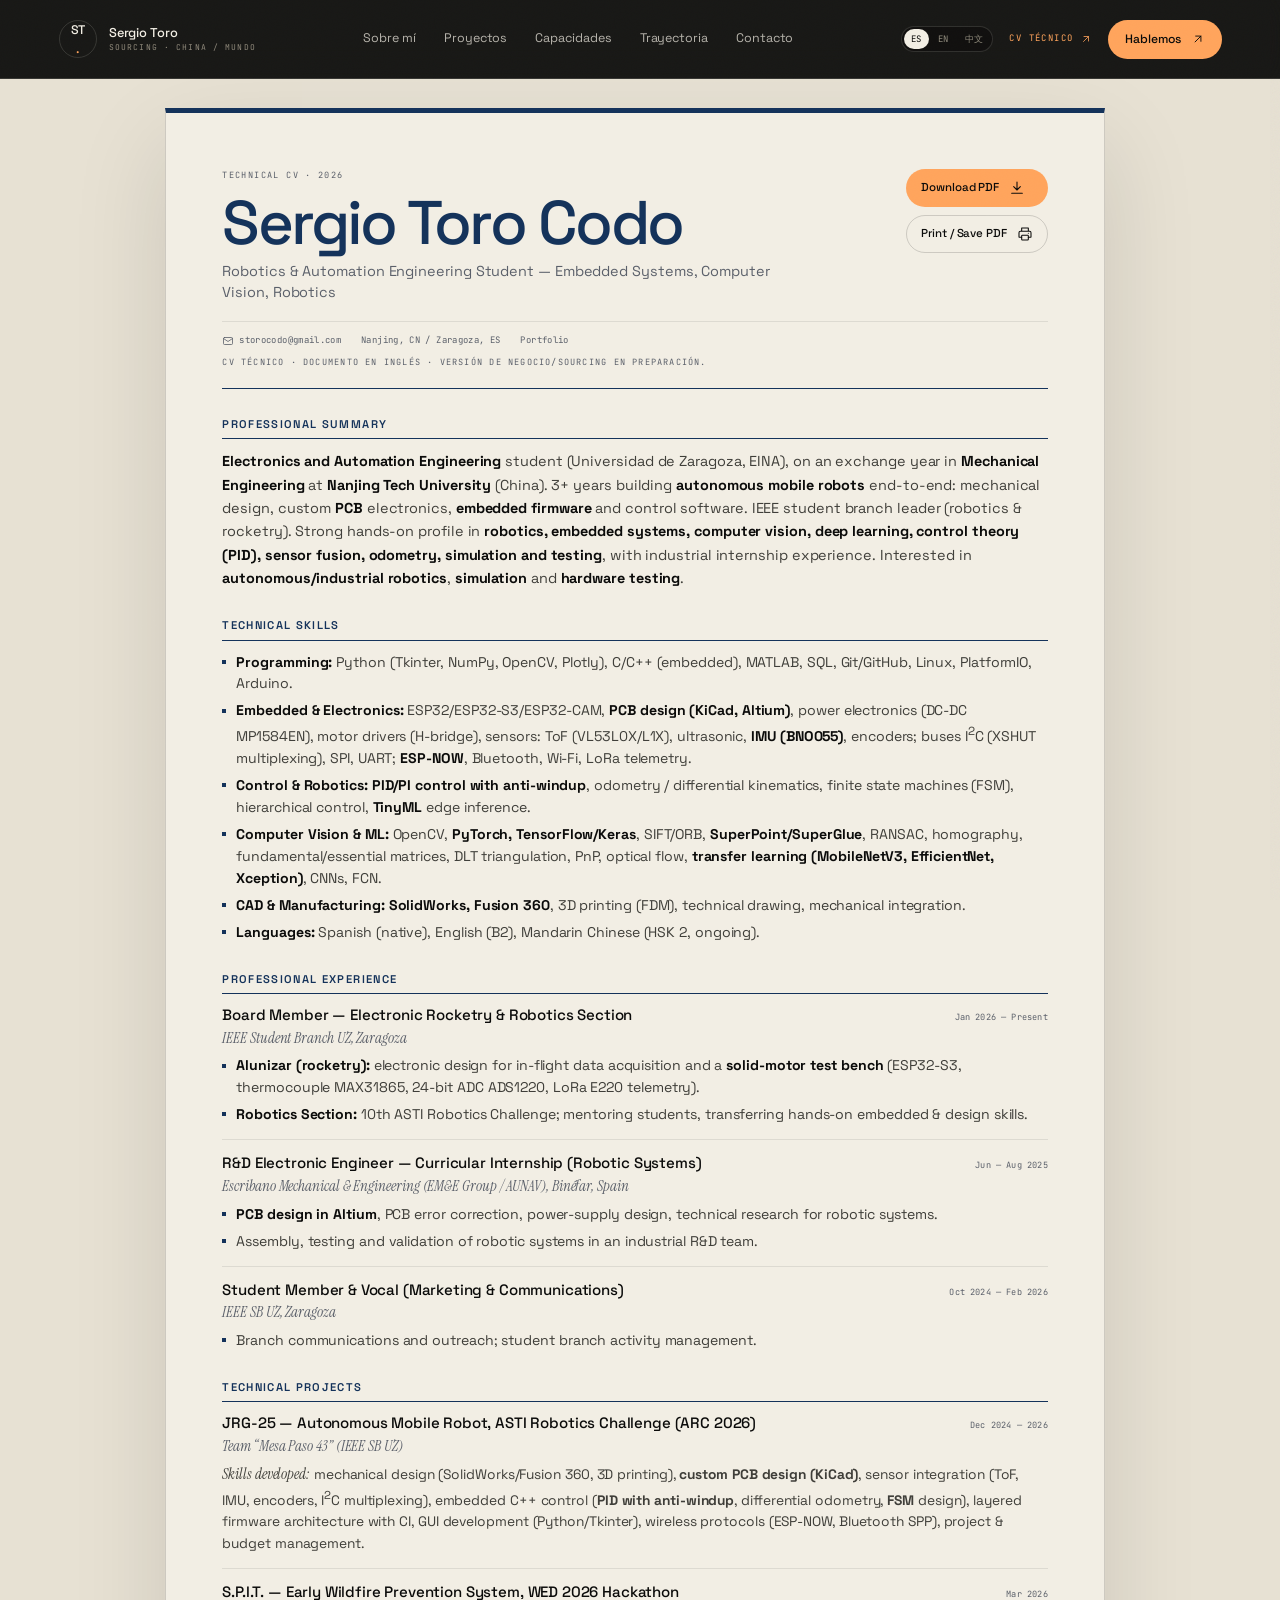
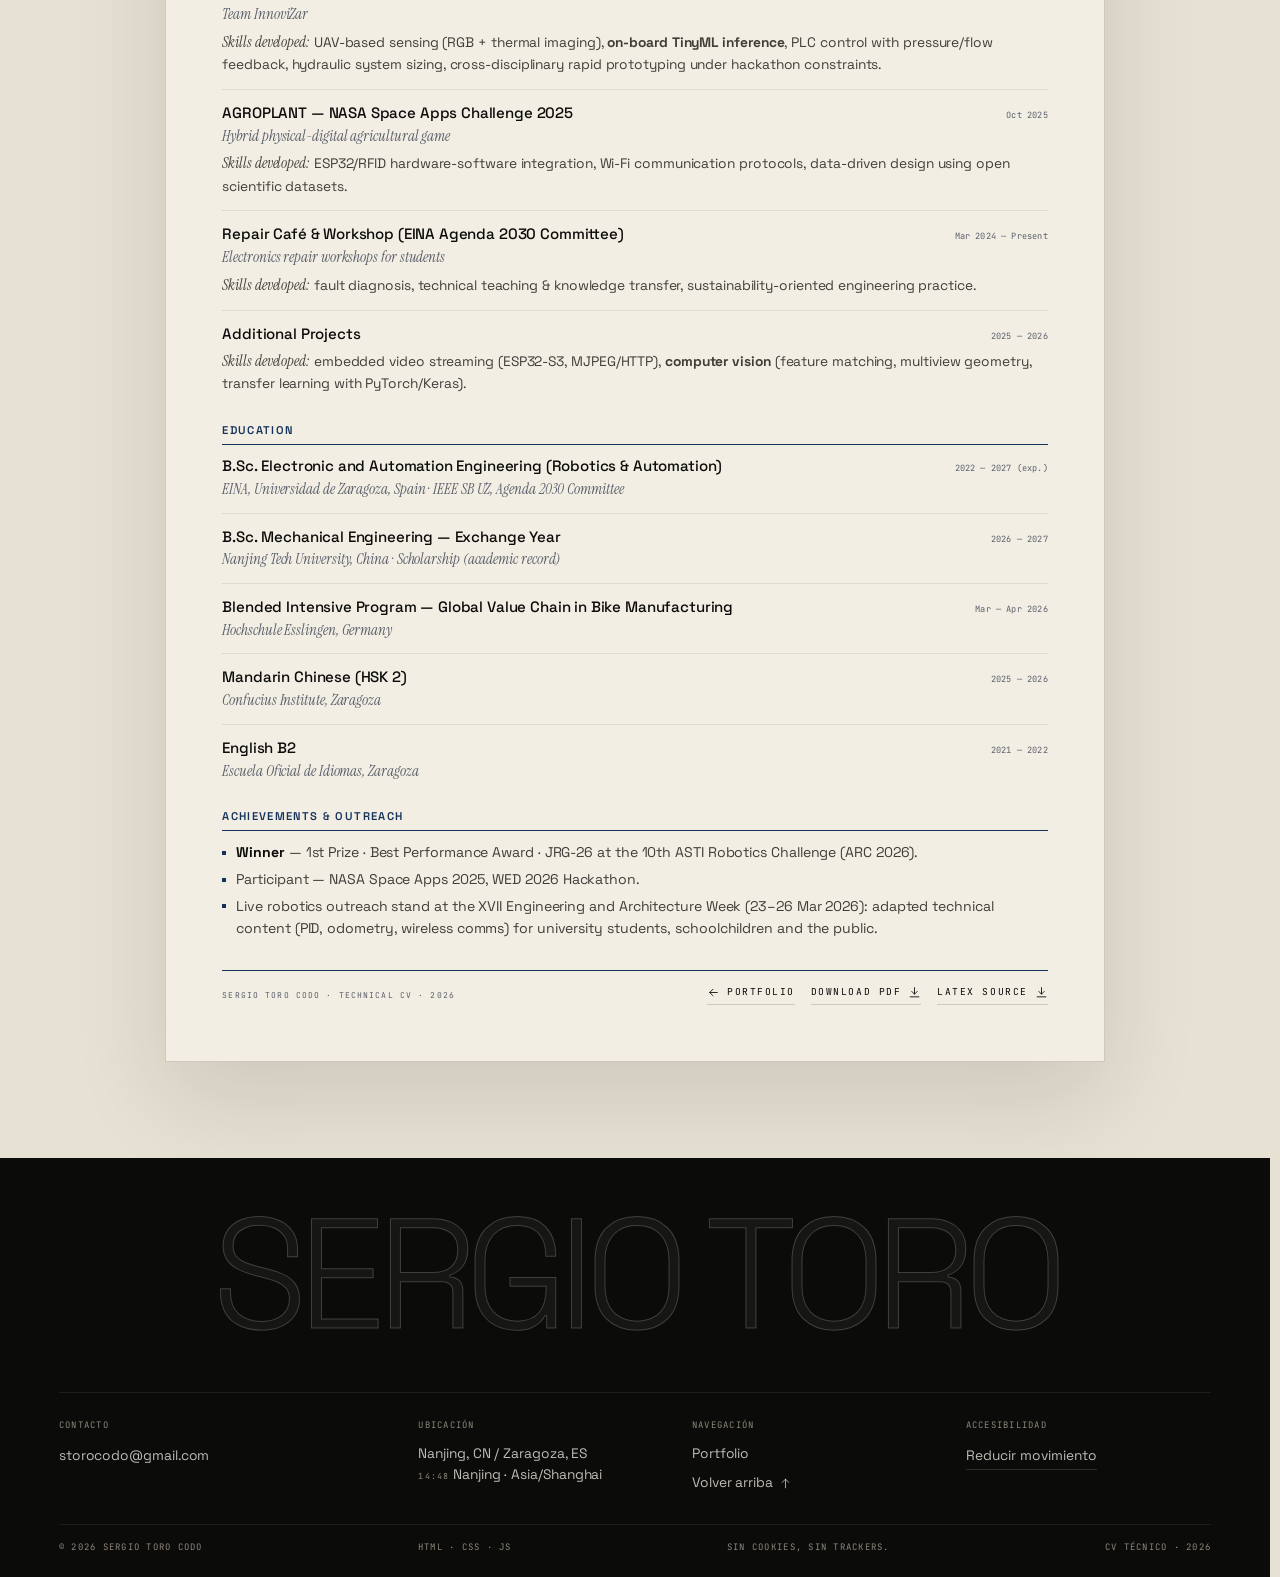
==== commit 7fd1341e: "Quita ROS 2 y SLAM de la base técnica y limpia el copy" ====
--- a/cv.html
+++ b/cv.html
@@ -124,7 +124,7 @@
 
         <section class="cv-section">
           <h2>Professional Summary</h2>
-          <p><strong>Electronics and Automation Engineering</strong> student (Universidad de Zaragoza, EINA), on an exchange year in <strong>Mechanical Engineering</strong> at <strong>Nanjing Tech University</strong> (China). 3+ years building <strong>autonomous mobile robots</strong> end-to-end: mechanical design, custom <strong>PCB</strong> electronics, <strong>embedded firmware</strong> and control software. IEEE student branch leader (robotics &amp; rocketry). Strong hands-on profile in <strong>robotics, embedded systems, computer vision, deep learning, control theory (PID), sensor fusion, SLAM/odometry, simulation and testing</strong>, with industrial internship experience. Interested in <strong>autonomous/industrial robotics</strong>, <strong>mapping &amp; localization</strong>, <strong>simulation</strong> and <strong>hardware testing</strong>.</p>
+          <p><strong>Electronics and Automation Engineering</strong> student (Universidad de Zaragoza, EINA), on an exchange year in <strong>Mechanical Engineering</strong> at <strong>Nanjing Tech University</strong> (China). 3+ years building <strong>autonomous mobile robots</strong> end-to-end: mechanical design, custom <strong>PCB</strong> electronics, <strong>embedded firmware</strong> and control software. IEEE student branch leader (robotics &amp; rocketry). Strong hands-on profile in <strong>robotics, embedded systems, computer vision, deep learning, control theory (PID), sensor fusion, odometry, simulation and testing</strong>, with industrial internship experience. Interested in <strong>autonomous/industrial robotics</strong>, <strong>simulation</strong> and <strong>hardware testing</strong>.</p>
         </section>
 
         <section class="cv-section">
@@ -132,8 +132,8 @@
           <ul class="cv-bullets">
             <li><strong>Programming:</strong> Python (Tkinter, NumPy, OpenCV, Plotly), C/C++ (embedded), MATLAB, SQL, Git/GitHub, Linux, PlatformIO, Arduino.</li>
             <li><strong>Embedded &amp; Electronics:</strong> ESP32/ESP32-S3/ESP32-CAM, <strong>PCB design (KiCad, Altium)</strong>, power electronics (DC-DC MP1584EN), motor drivers (H-bridge), sensors: ToF (VL53L0X/L1X), ultrasonic, <strong>IMU (BNO055)</strong>, encoders; buses I<sup>2</sup>C (XSHUT multiplexing), SPI, UART; <strong>ESP-NOW</strong>, Bluetooth, Wi-Fi, LoRa telemetry.</li>
-            <li><strong>Control &amp; Robotics:</strong> <strong>PID/PI control with anti-windup</strong>, odometry / differential kinematics, finite state machines (FSM), hierarchical control, <strong>SLAM fundamentals</strong>, <strong>TinyML</strong> edge inference, LIDAR-based localization.</li>
-            <li><strong>Computer Vision &amp; ML:</strong> OpenCV, <strong>PyTorch, TensorFlow/Keras</strong>, SIFT/ORB, <strong>SuperPoint/SuperGlue</strong>, RANSAC, homography, fundamental/essential matrices, DLT triangulation, PnP, optical flow, incremental SLAM, <strong>transfer learning (MobileNetV3, EfficientNet, Xception)</strong>, CNNs, FCN.</li>
+            <li><strong>Control &amp; Robotics:</strong> <strong>PID/PI control with anti-windup</strong>, odometry / differential kinematics, finite state machines (FSM), hierarchical control, <strong>TinyML</strong> edge inference.</li>
+            <li><strong>Computer Vision &amp; ML:</strong> OpenCV, <strong>PyTorch, TensorFlow/Keras</strong>, SIFT/ORB, <strong>SuperPoint/SuperGlue</strong>, RANSAC, homography, fundamental/essential matrices, DLT triangulation, PnP, optical flow, <strong>transfer learning (MobileNetV3, EfficientNet, Xception)</strong>, CNNs, FCN.</li>
             <li><strong>CAD &amp; Manufacturing:</strong> <strong>SolidWorks, Fusion 360</strong>, 3D printing (FDM), technical drawing, mechanical integration.</li>
             <li><strong>Languages:</strong> Spanish (native), English (B2), Mandarin Chinese (HSK 2, ongoing).</li>
           </ul>
@@ -222,7 +222,7 @@
               <h3>Additional Projects</h3>
               <span class="cv-date">2025 — 2026</span>
             </div>
-            <p class="cv-entry__desc"><em>Skills developed:</em> embedded video streaming (ESP32-S3, MJPEG/HTTP), <strong>computer vision &amp; SLAM</strong> (feature matching, multiview geometry, transfer learning with PyTorch/Keras).</p>
+            <p class="cv-entry__desc"><em>Skills developed:</em> embedded video streaming (ESP32-S3, MJPEG/HTTP), <strong>computer vision</strong> (feature matching, multiview geometry, transfer learning with PyTorch/Keras).</p>
           </article>
         </section>
 
